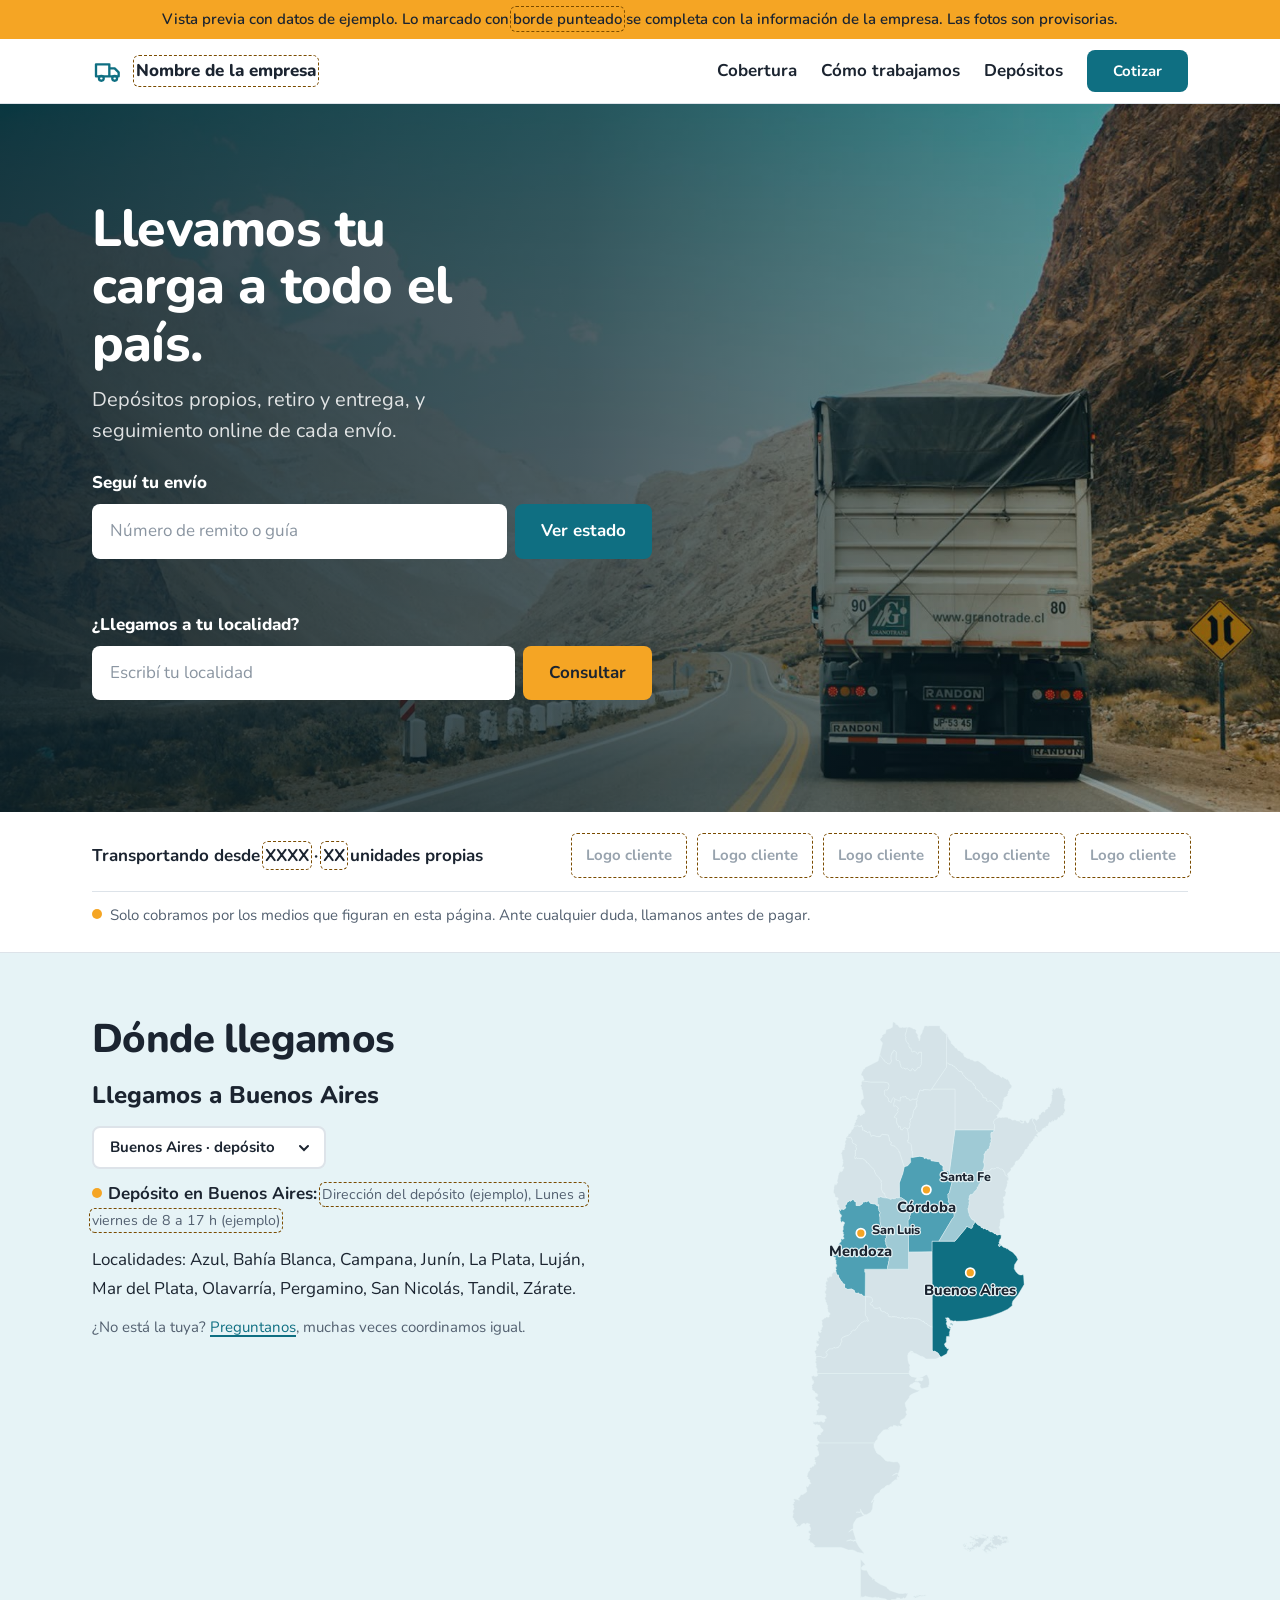
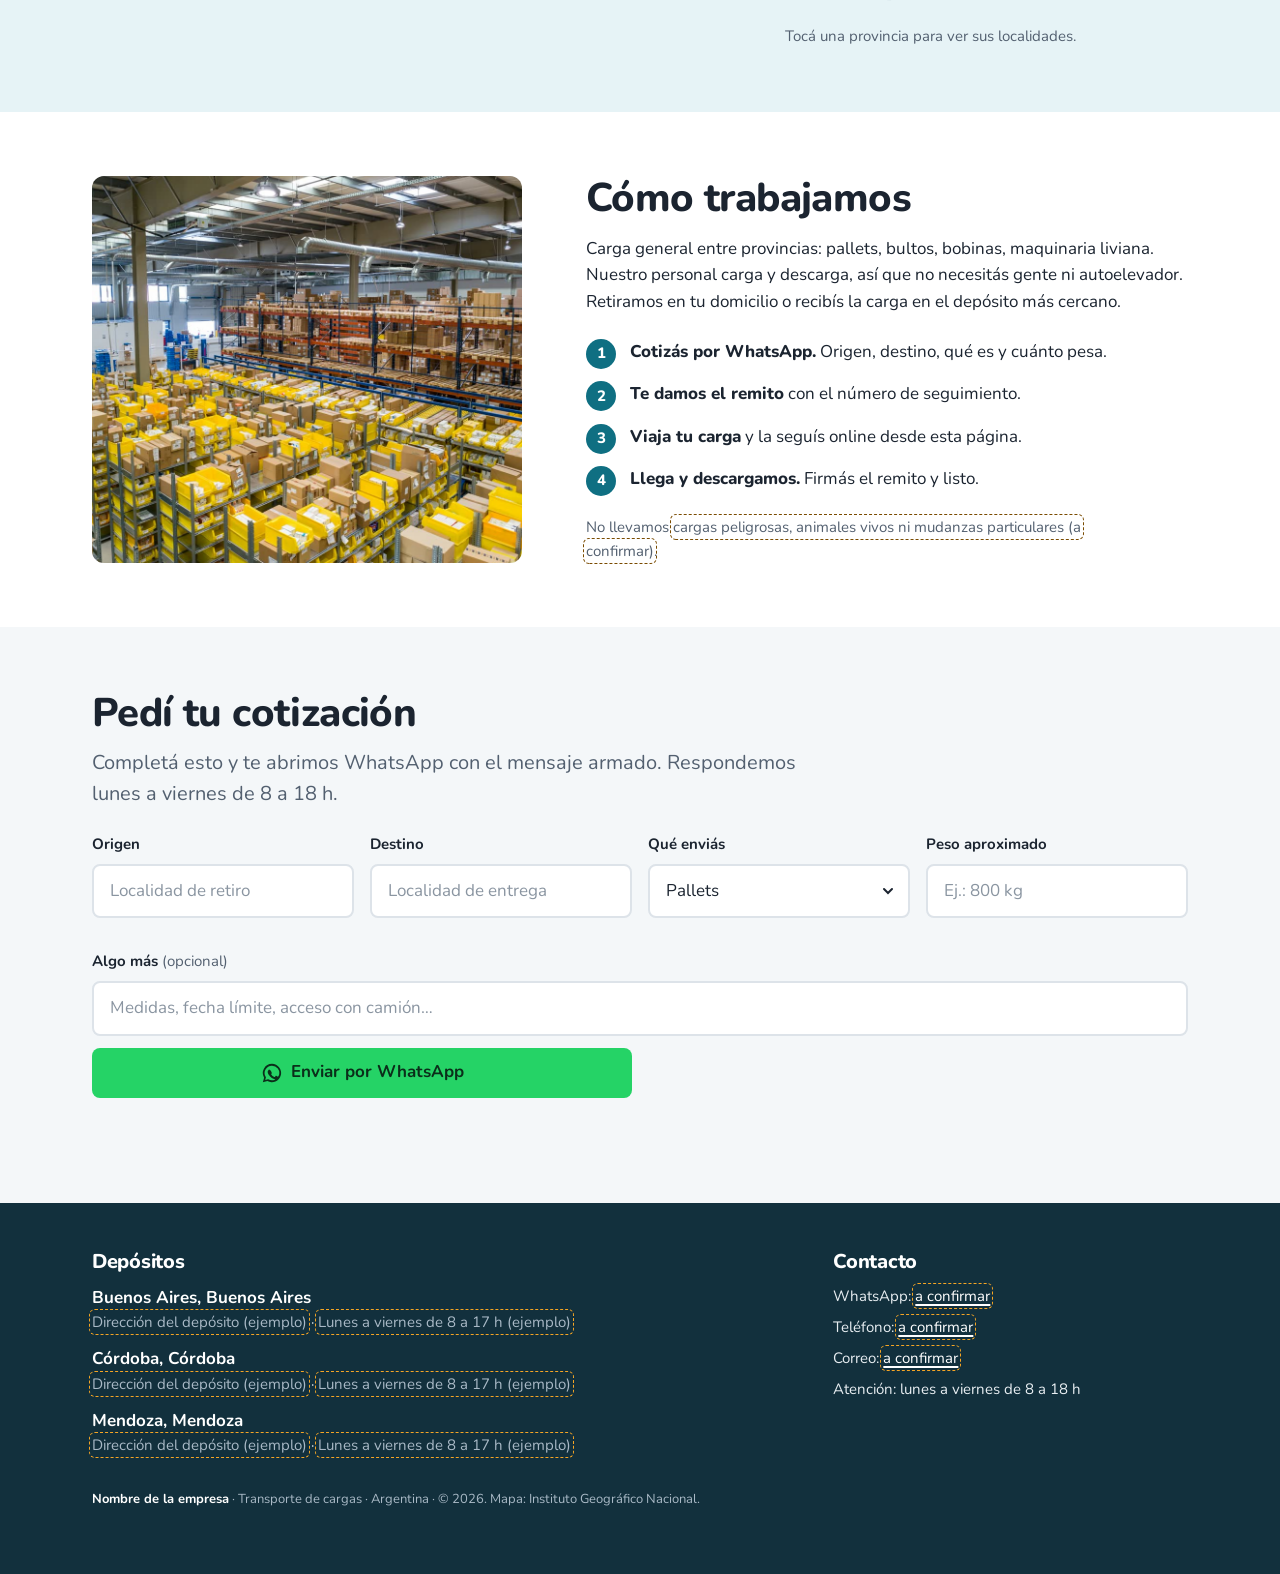
==== web/v2/index.html @ 7cb4ffae "Add option 2: photo hero and trust strip on top of the compact layout Same four blocks as option 1, " ====
<!doctype html>
<html lang="es-AR">
<head>
  <meta charset="utf-8">
  <meta name="viewport" content="width=device-width, initial-scale=1">
  <title>Transporte de cargas con seguimiento online | Nombre de la empresa</title>
  <meta name="description" content="Llevamos tu carga a todo el país, con depósitos propios, retiro y entrega, y seguimiento online. Consultá si llegamos a tu localidad y cotizá por WhatsApp.">
  <meta property="og:title" content="Transporte de cargas con seguimiento online">
  <meta property="og:description" content="Consultá si llegamos a tu localidad, seguí tu envío y cotizá por WhatsApp.">
  <meta property="og:type" content="website">
  <meta property="og:image" content="../assets/og.png">
  <meta name="theme-color" content="#0f6f82">
  <link rel="icon" href="../assets/favicon.svg" type="image/svg+xml">
  <link rel="preconnect" href="https://fonts.googleapis.com">
  <link rel="preconnect" href="https://fonts.gstatic.com" crossorigin>
  <link href="https://fonts.googleapis.com/css2?family=Nunito:wght@400;600;700;800&display=swap" rel="stylesheet">
  <link rel="stylesheet" href="../styles/tokens.css">
  <link rel="stylesheet" href="../styles/site.css">
  <link rel="stylesheet" href="v2.css">
</head>
<body>
<svg width="0" height="0" style="position:absolute" aria-hidden="true">
  <symbol id="i-truck" viewBox="0 0 24 24"><path d="M3 7h10v9H3zM13 10h4l3 3v3h-7z"/><circle cx="7" cy="17.5" r="1.8"/><circle cx="17" cy="17.5" r="1.8"/></symbol>
  <symbol id="i-wa" viewBox="0 0 24 24"><path fill="currentColor" stroke="none" d="M12 2a10 10 0 0 0-8.6 15.1L2 22l5-1.3A10 10 0 1 0 12 2m0 2a8 8 0 1 1-4.1 14.9l-.3-.2-3 .8.8-2.9-.2-.3A8 8 0 0 1 12 4m-3 4.3c-.2 0-.5 0-.7.3-.3.3-1 1-1 2.4s1 2.8 1.2 3c.1.2 2 3.2 5 4.4 2.4 1 2.9.8 3.4.7.5 0 1.7-.7 1.9-1.4.3-.7.3-1.2.2-1.4l-.5-.3-1.9-.9c-.2-.1-.4-.2-.6.1l-.9 1.1c-.2.2-.3.2-.6.1a6.6 6.6 0 0 1-3.3-2.9c-.2-.4.2-.4.6-1.1.1-.2 0-.4 0-.5l-.9-2c-.2-.5-.4-.5-.6-.5z"/></symbol>
</svg>

<a class="skip" href="#principal">Ir al contenido</a>

<div class="borrador" id="aviso-borrador" hidden>
  Vista previa con datos de ejemplo. Lo marcado con <span class="ph">borde punteado</span> se completa con la información de la empresa. Las fotos son provisorias.
</div>

<header class="nav" id="arriba">
  <div class="wrap nav__in">
    <a class="brand" href="#arriba" aria-label="Inicio">
      <svg class="brand__mark" aria-hidden="true"><use href="#i-truck"/></svg>
      <span class="ph" data-empresa>Nombre de la empresa</span>
    </a>
    <button class="nav__toggle" type="button" aria-expanded="false" aria-controls="menu" id="nav-toggle">
      <span class="nav__bars" aria-hidden="true"></span>
      <span class="sr-only">Menú</span>
    </button>
    <nav class="nav__menu" id="menu" aria-label="Principal">
      <a href="#cobertura">Cobertura</a>
      <a href="#como">Cómo trabajamos</a>
      <a href="#depositos">Depósitos</a>
      <a class="btn btn--primary btn--sm" href="#cotizar">Cotizar</a>
    </nav>
  </div>
</header>

<main id="principal">

  <!-- Hero con foto -->
  <section class="foto-hero" id="seguimiento" aria-labelledby="hero-titulo">
    <img class="foto-hero__img" src="../assets/foto-ruta.jpg" alt="" width="1800" height="1195" fetchpriority="high">
    <div class="wrap foto-hero__in">
      <h1 id="hero-titulo">Llevamos tu carga a todo el país.</h1>
      <p class="foto-hero__sub">Depósitos propios, retiro y entrega, y seguimiento online de cada envío.</p>
      <div class="foto-hero__forms">
        <form class="search" id="form-seguir" novalidate>
          <label class="search__label" for="nro-seguimiento">Seguí tu envío</label>
          <div class="search__row">
            <input class="input" id="nro-seguimiento" name="numero" type="text" inputmode="numeric" autocomplete="off" placeholder="Número de remito o guía" required>
            <button class="btn btn--primary" type="submit">Ver estado</button>
          </div>
          <p class="msg" id="seg-msg" role="status" aria-live="polite"></p>
        </form>
        <form class="search" id="form-llegamos" novalidate>
          <label class="search__label" for="buscar-localidad">¿Llegamos a tu localidad?</label>
          <div class="search__row">
            <input class="input" id="buscar-localidad" name="localidad" type="search" autocomplete="off" placeholder="Escribí tu localidad" list="lista-localidades">
            <button class="btn btn--accent" type="submit">Consultar</button>
          </div>
          <datalist id="lista-localidades"></datalist>
        </form>
      </div>
    </div>
  </section>

  <!-- Confianza -->
  <section class="trust" aria-label="Confianza">
    <div class="wrap trust__in">
      <p class="trust__since">Transportando desde <span class="ph" data-desde>XXXX</span> · <span class="ph">XX</span> unidades propias</p>
      <ul class="logos" aria-label="Empresas que trabajan con nosotros">
        <li class="logo ph">Logo cliente</li>
        <li class="logo ph">Logo cliente</li>
        <li class="logo ph">Logo cliente</li>
        <li class="logo ph">Logo cliente</li>
        <li class="logo ph">Logo cliente</li>
      </ul>
      <p class="trust__aviso">Solo cobramos por los medios que figuran en esta página. Ante cualquier duda, llamanos antes de pagar.</p>
    </div>
  </section>

  <!-- Cobertura con mapa -->
  <section class="cob2" id="cobertura" aria-labelledby="cob-titulo">
    <div class="wrap cob2__in">
      <div class="result" id="result" aria-live="polite">
        <h2 class="cob2__title" id="cob-titulo">Dónde llegamos</h2>
        <div class="result__head">
          <h3 class="result__title" id="result-titulo">Elegí tu provincia</h3>
          <label class="sr-only" for="sel-prov">Provincia</label>
          <select class="select" id="sel-prov"></select>
        </div>
        <p class="result__dep" id="result-dep"></p>
        <p class="result__locs" id="result-locs"></p>
        <p class="result__note" id="result-note">¿No está la tuya? <a href="#cotizar">Preguntanos</a>, muchas veces coordinamos igual.</p>
      </div>
      <figure class="hero__map" id="mapa-hero" aria-label="Mapa de cobertura por provincia">
        <svg xmlns="http://www.w3.org/2000/svg" viewBox="0 0 1655 3450" role="img" aria-labelledby="mapa-titulo">
<title id="mapa-titulo">Mapa de Argentina por provincias</title>
<path id="prov-06" data-nombre="Buenos Aires" d="M1084,1177 1100,1195 1117,1202 1119,1210 1130,1212 1133,1219 1141,1213 1147,1222 1163,1222 1163,1231 1168,1231 1172,1235 1183,1234 1184,1237 1190,1239 1193,1245 1201,1245 1209,1254 1224,1250 1234,1254 1233,1272 1226,1280 1224,1293 1220,1294 1225,1303 1221,1305 1219,1315 1224,1321 1227,1316 1234,1313 1247,1324 1260,1328 1265,1333 1271,1333 1280,1341 1300,1352 1322,1377 1330,1395 1311,1424 1309,1447 1318,1464 1331,1478 1342,1483 1354,1483 1357,1482 1357,1479 1360,1481 1363,1491 1366,1538 1330,1599 1301,1633 1297,1647 1297,1655 1299,1654 1297,1660 1272,1680 1235,1698 1173,1720 1115,1734 1036,1748 977,1750 969,1747 961,1749 940,1743 933,1731 927,1729 922,1729 919,1731 914,1730 915,1734 920,1734 918,1736 920,1740 918,1745 922,1749 921,1755 918,1760 920,1762 918,1761 919,1766 923,1773 927,1775 922,1775 921,1777 935,1779 945,1787 943,1789 939,1789 931,1780 923,1780 925,1785 930,1785 927,1786 930,1788 929,1790 934,1788 933,1790 942,1795 936,1816 938,1818 936,1821 937,1835 934,1837 931,1835 924,1837 924,1835 923,1838 920,1837 918,1857 919,1869 907,1880 913,1896 920,1900 923,1907 926,1908 926,1906 921,1903 931,1908 932,1913 927,1919 921,1937 890,1954 883,1952 870,1932 852,1922 844,1923 838,1919 837,1921 836,1289 968,1289 1030,1215 1033,1207 1039,1204 1042,1208 1049,1209 1059,1215 1066,1214 1067,1208 1071,1205 1071,1197 1077,1191 1082,1176 1084,1177ZM946,1759 946,1763 946,1759 948,1761 948,1759 951,1760 950,1761 952,1760 950,1765 953,1766 955,1760 955,1770 956,1766 957,1769 956,1774 950,1768 941,1766 942,1761 944,1762 944,1759 946,1759Z"><title>Buenos Aires</title></path>
<path id="prov-10" data-nombre="Catamarca" d="M433,367 483,374 561,374 586,380 583,386 588,387 590,394 586,412 583,413 579,421 567,420 563,422 562,427 564,430 564,448 573,458 578,458 578,461 584,466 588,485 594,486 600,492 607,473 613,464 617,463 623,472 621,488 618,490 617,497 617,513 627,510 644,524 638,536 642,543 619,576 633,583 632,599 636,615 641,619 644,635 647,628 650,627 654,631 657,647 661,647 664,651 670,642 680,635 696,645 700,669 702,697 699,711 695,710 694,712 698,715 699,722 708,724 717,734 721,770 726,777 723,778 722,783 726,791 723,797 723,807 712,810 714,835 697,855 676,862 653,791 650,777 645,777 645,768 623,744 599,736 598,731 603,722 591,712 591,703 589,703 590,697 585,679 550,675 546,677 539,688 522,688 497,681 485,687 485,682 478,667 480,661 471,662 464,667 462,660 453,657 451,660 450,653 446,654 442,650 437,652 438,637 432,634 430,621 427,632 423,629 416,632 416,629 410,626 387,630 387,622 391,620 390,612 396,606 395,602 399,603 396,593 399,594 399,591 403,590 404,582 409,580 404,576 406,566 409,565 411,560 420,560 423,566 427,568 429,562 435,563 435,556 437,560 445,553 450,554 448,548 452,542 426,499 429,479 443,468 435,420 430,413 432,407 426,395 426,391 432,388 430,376 433,373 433,367Z"><title>Catamarca</title></path>
<path id="prov-22" data-nombre="Chaco" d="M920,262 931,266 931,270 935,270 935,272 940,270 939,273 941,271 942,274 950,274 949,276 953,276 953,281 955,277 955,281 958,280 961,284 964,281 967,286 970,287 968,288 970,292 974,293 976,292 977,296 978,294 977,298 984,302 989,311 994,311 994,314 1004,312 1005,315 1006,314 1009,316 1008,320 1010,322 1012,320 1013,330 1031,348 1029,350 1038,353 1039,357 1044,357 1043,359 1046,363 1052,362 1050,365 1054,368 1058,367 1058,370 1061,367 1070,382 1073,384 1075,382 1076,388 1079,389 1077,389 1079,391 1078,392 1080,391 1082,397 1086,399 1084,406 1087,407 1085,409 1089,411 1087,411 1089,416 1092,414 1100,419 1102,423 1105,422 1107,427 1113,430 1113,434 1117,439 1123,442 1125,450 1129,450 1130,464 1134,461 1137,465 1147,465 1152,476 1150,480 1154,484 1157,482 1157,484 1162,485 1171,480 1170,482 1173,483 1172,484 1183,488 1194,502 1200,504 1202,510 1206,509 1207,514 1216,519 1216,523 1219,524 1224,533 1230,533 1231,539 1223,544 1224,550 1220,550 1221,556 1217,554 1217,561 1209,563 1209,569 1214,573 1212,582 1208,586 1199,588 1191,600 1191,611 1196,618 1197,628 1194,639 1195,646 1191,657 1191,650 968,650 968,415 834,415 919,289 920,262Z"><title>Chaco</title></path>
<path id="prov-26" data-nombre="Chubut" d="M492,2050 704,2050 708,2059 719,2068 751,2074 744,2081 739,2092 744,2093 750,2092 750,2094 753,2094 764,2090 778,2093 785,2085 782,2083 784,2079 781,2075 758,2074 782,2068 800,2058 806,2057 809,2060 819,2082 821,2111 816,2120 817,2126 813,2129 777,2137 768,2127 768,2118 771,2113 766,2112 767,2109 764,2109 761,2103 749,2100 738,2100 729,2105 722,2111 715,2112 711,2115 706,2123 708,2128 713,2129 719,2133 749,2145 757,2146 762,2144 764,2148 752,2156 728,2165 711,2175 705,2183 705,2190 683,2216 681,2226 685,2230 683,2235 686,2243 687,2247 691,2247 689,2253 694,2254 690,2258 692,2264 687,2265 685,2270 692,2287 683,2296 687,2302 684,2303 684,2301 680,2301 681,2304 678,2306 680,2309 673,2308 673,2310 659,2317 655,2323 652,2335 654,2338 660,2339 662,2341 664,2340 668,2343 662,2346 663,2351 660,2351 662,2353 658,2355 656,2353 655,2356 651,2352 645,2352 644,2354 643,2350 639,2351 639,2354 636,2355 629,2350 615,2348 609,2357 602,2354 602,2356 599,2355 590,2360 588,2364 594,2365 593,2367 583,2364 584,2367 590,2370 590,2372 564,2373 554,2377 524,2412 523,2429 516,2432 514,2435 516,2436 508,2443 510,2446 505,2450 186,2450 188,2446 185,2439 176,2434 178,2430 173,2422 175,2418 174,2416 179,2408 176,2406 183,2402 192,2402 199,2399 194,2393 195,2389 202,2390 201,2387 210,2382 210,2374 203,2366 198,2364 198,2361 195,2360 197,2357 192,2353 192,2348 178,2346 177,2343 175,2344 172,2342 167,2346 159,2340 155,2340 152,2338 155,2336 152,2335 155,2331 152,2328 152,2326 156,2326 157,2328 163,2330 164,2328 172,2329 171,2327 174,2325 182,2327 184,2329 199,2324 205,2329 213,2331 220,2325 221,2318 218,2314 221,2309 228,2309 229,2303 224,2300 226,2297 223,2294 217,2292 209,2292 206,2289 185,2291 180,2288 172,2292 170,2285 174,2283 173,2277 171,2277 175,2272 170,2266 170,2261 177,2260 185,2245 184,2240 181,2239 181,2236 176,2234 177,2229 184,2220 189,2220 188,2218 191,2215 187,2212 181,2213 181,2208 177,2208 175,2204 167,2205 170,2198 167,2195 163,2195 164,2192 163,2189 166,2188 165,2182 170,2184 174,2180 179,2181 177,2173 179,2170 176,2166 163,2160 163,2155 155,2151 146,2140 148,2138 145,2130 147,2128 147,2123 144,2119 150,2114 148,2110 154,2107 157,2099 154,2095 155,2091 147,2088 148,2082 144,2076 144,2064 152,2065 151,2063 154,2061 161,2064 163,2069 167,2065 175,2065 179,2061 179,2055 175,2050 492,2050Z"><title>Chubut</title></path>
<path id="prov-02" data-nombre="Ciudad Autónoma de Buenos Aires" d="M1225,1303 1232,1308 1234,1313 1227,1316 1224,1321 1219,1315 1219,1312 1221,1305 1225,1303Z"><title>Ciudad Autónoma de Buenos Aires</title></path>
<path id="prov-18" data-nombre="Corrientes" d="M1339,599 1342,600 1348,609 1360,611 1365,606 1362,596 1367,596 1371,593 1375,596 1380,606 1388,611 1395,599 1396,591 1400,590 1406,583 1416,581 1414,595 1432,629 1431,633 1432,645 1438,653 1437,656 1441,656 1441,659 1448,664 1447,668 1436,675 1444,683 1443,692 1441,692 1438,687 1428,686 1426,691 1428,698 1418,701 1418,710 1409,718 1404,727 1395,730 1395,740 1386,748 1385,758 1372,762 1363,786 1358,788 1354,798 1343,809 1342,814 1330,826 1321,828 1317,833 1314,838 1313,849 1307,853 1302,862 1296,867 1289,868 1291,875 1289,884 1270,901 1270,909 1273,912 1276,923 1258,910 1255,904 1255,893 1250,891 1244,879 1238,874 1232,876 1215,866 1211,868 1207,866 1202,871 1197,871 1192,875 1185,872 1177,873 1171,881 1164,886 1149,882 1143,884 1138,883 1137,891 1136,893 1134,893 1126,878 1132,874 1137,851 1134,840 1130,834 1133,828 1136,807 1136,796 1134,789 1141,784 1143,774 1150,772 1155,761 1162,759 1166,753 1165,748 1170,738 1169,729 1176,717 1174,708 1178,699 1175,694 1174,672 1177,663 1186,664 1193,655 1197,628 1196,618 1191,611 1191,600 1198,589 1222,577 1231,579 1241,576 1246,578 1260,576 1271,577 1276,584 1285,583 1300,594 1314,591 1322,597 1339,599ZM1346,592 1361,600 1360,605 1352,610 1342,599 1337,598 1346,592Z"><title>Corrientes</title></path>
<path id="prov-14" data-nombre="Córdoba" d="M796,813 800,808 805,808 804,811 810,817 830,816 831,826 882,833 880,837 883,846 893,850 894,856 902,856 899,867 899,876 905,884 932,885 935,898 958,924 936,1011 927,1020 928,1024 928,1038 932,1049 930,1061 934,1069 943,1076 952,1099 951,1104 953,1107 951,1108 954,1111 950,1118 957,1119 962,1127 964,1140 962,1151 952,1162 876,1289 836,1289 836,1350 701,1352 698,1169 704,1164 709,1150 707,1147 712,1136 712,1131 716,1119 715,1112 718,1103 716,1098 714,1080 711,1082 693,1083 690,1059 660,1040 649,1039 648,954 668,899 676,862 697,855 714,835 712,810 766,800 790,805 791,812 796,813Z"><title>Córdoba</title></path>
<path id="prov-30" data-nombre="Entre Ríos" d="M1215,866 1232,876 1238,874 1244,879 1250,891 1255,893 1255,904 1258,910 1275,922 1277,928 1275,941 1268,942 1272,954 1267,962 1268,971 1261,986 1262,989 1254,996 1262,1008 1258,1026 1254,1032 1245,1037 1250,1050 1246,1066 1253,1076 1251,1084 1246,1088 1245,1096 1248,1107 1254,1150 1247,1158 1232,1162 1229,1168 1230,1178 1227,1186 1227,1200 1222,1209 1227,1222 1227,1242 1234,1254 1224,1250 1209,1254 1201,1245 1193,1245 1190,1239 1184,1237 1183,1234 1172,1235 1168,1231 1163,1231 1162,1222 1148,1223 1141,1213 1133,1219 1130,1212 1120,1210 1116,1202 1100,1195 1094,1187 1090,1185 1087,1179 1080,1174 1079,1168 1070,1167 1056,1151 1054,1145 1050,1140 1051,1133 1047,1127 1042,1101 1046,1096 1047,1083 1050,1082 1048,1065 1051,1055 1046,1048 1052,1040 1050,1031 1053,1029 1054,1023 1066,1020 1077,1011 1077,1005 1084,1003 1086,997 1092,994 1096,985 1095,979 1102,975 1106,962 1111,958 1118,944 1124,938 1127,927 1132,921 1129,915 1131,910 1131,900 1127,894 1129,884 1136,893 1138,883 1143,884 1149,882 1164,886 1171,881 1177,873 1185,872 1192,875 1197,871 1202,871 1207,866 1211,868 1215,866Z"><title>Entre Ríos</title></path>
<path id="prov-34" data-nombre="Formosa" d="M921,99 923,97 923,102 926,102 927,104 925,110 927,113 929,115 931,112 930,121 946,143 946,151 951,157 957,159 961,166 965,167 967,174 972,178 974,178 979,180 980,184 984,185 985,192 997,195 1002,199 1001,201 1005,204 1009,204 1014,210 1015,208 1017,211 1017,217 1025,231 1030,230 1036,237 1055,240 1057,246 1063,247 1066,245 1074,252 1080,254 1089,254 1100,251 1145,283 1149,291 1153,292 1154,298 1162,302 1172,312 1184,316 1197,327 1204,327 1208,333 1216,332 1223,336 1235,350 1243,343 1246,347 1249,348 1250,351 1254,351 1255,355 1260,354 1263,359 1272,358 1274,363 1280,368 1280,372 1285,379 1284,382 1295,395 1294,406 1292,407 1291,412 1286,410 1286,416 1281,415 1279,420 1282,422 1279,426 1274,425 1277,432 1272,436 1274,442 1269,446 1272,451 1260,460 1254,462 1251,469 1248,468 1253,473 1248,476 1248,485 1243,490 1247,496 1242,497 1244,500 1243,504 1246,515 1240,515 1241,525 1238,526 1238,530 1234,531 1235,537 1231,538 1229,533 1224,533 1219,524 1216,523 1216,519 1207,514 1206,509 1202,510 1200,504 1194,502 1183,488 1172,484 1173,483 1170,482 1171,480 1162,485 1157,484 1157,482 1154,484 1150,480 1152,476 1147,465 1137,465 1134,461 1130,464 1129,450 1125,450 1123,442 1117,439 1113,434 1113,430 1107,427 1105,422 1102,423 1100,419 1092,414 1089,416 1087,411 1089,411 1085,409 1087,407 1084,406 1086,399 1082,397 1080,391 1078,392 1079,391 1077,389 1079,389 1076,388 1075,382 1073,384 1070,382 1061,367 1058,370 1058,367 1054,368 1050,365 1052,362 1046,363 1043,359 1044,357 1039,357 1038,353 1029,350 1031,348 1013,330 1012,320 1010,322 1008,320 1009,316 1006,314 1005,315 1004,312 994,314 994,311 989,311 984,302 977,298 978,294 977,296 976,292 974,293 970,292 968,288 970,287 967,286 964,281 961,284 958,280 955,281 955,277 953,281 953,276 949,276 950,274 942,274 941,271 939,273 940,270 935,272 935,270 931,270 931,266 920,262 920,258 919,261 919,96 921,99Z"><title>Formosa</title></path>
<path id="prov-38" data-nombre="Jujuy" d="M614,29 624,33 627,37 627,42 636,43 650,61 663,60 664,58 671,60 695,59 690,78 691,82 689,84 682,102 682,110 688,115 685,123 689,143 694,146 694,150 699,150 704,155 704,164 706,166 704,172 706,173 708,179 713,177 716,181 717,192 720,195 720,198 726,200 734,195 736,198 746,202 753,214 757,211 760,202 776,202 775,272 765,291 763,293 755,290 749,301 746,301 744,308 737,311 731,303 722,297 718,302 718,307 715,310 703,306 694,296 684,300 681,299 681,296 675,296 673,293 667,295 657,288 656,275 652,269 650,256 641,250 635,251 635,247 631,248 629,236 631,201 618,192 612,199 610,207 606,206 604,216 601,219 601,247 604,248 602,259 592,271 579,267 572,259 568,260 564,257 561,247 556,248 552,239 535,219 552,150 537,131 542,122 550,115 549,104 554,104 557,99 569,94 572,74 603,63 605,59 608,59 611,29 614,29Z"><title>Jujuy</title></path>
<path id="prov-42" data-nombre="La Pampa" d="M836,1351 837,1783 826,1781 823,1776 808,1769 805,1761 801,1764 798,1760 793,1759 793,1756 788,1754 789,1751 786,1752 787,1750 783,1751 765,1740 762,1741 757,1737 724,1732 715,1733 700,1730 698,1732 694,1731 694,1734 687,1732 680,1736 668,1728 663,1727 655,1733 647,1729 641,1730 634,1725 625,1725 624,1723 621,1724 606,1724 606,1726 588,1722 583,1718 585,1712 580,1704 574,1703 560,1694 552,1695 544,1690 542,1686 540,1686 537,1671 524,1675 508,1676 500,1670 492,1656 485,1657 480,1648 485,1642 494,1636 495,1631 491,1617 483,1611 453,1607 453,1467 449,1467 449,1450 701,1450 701,1352 836,1351Z"><title>La Pampa</title></path>
<path id="prov-46" data-nombre="La Rioja" d="M432,632 433,635 438,637 436,650 438,652 442,650 446,654 450,653 451,660 453,657 462,660 464,667 471,662 480,661 478,667 485,682 485,687 497,681 522,688 539,688 546,677 550,675 585,679 590,697 589,703 591,703 591,712 603,722 598,731 599,736 623,744 645,768 645,777 650,777 653,791 676,862 668,899 648,954 649,1039 639,1041 632,1039 625,1044 624,1047 619,1044 618,1046 607,1043 604,1044 603,1050 586,1045 573,1038 567,1031 562,1013 555,1013 544,988 546,958 542,952 545,942 541,940 529,920 519,913 513,904 506,890 505,880 481,857 469,840 460,839 457,828 453,828 452,825 438,815 419,815 416,812 405,814 403,809 399,812 399,815 393,815 391,803 396,796 394,790 395,783 397,782 394,769 396,765 399,767 401,763 401,754 397,745 401,736 381,726 377,718 378,710 369,691 360,695 357,692 354,693 350,691 346,692 344,688 347,689 348,685 353,683 358,668 363,673 364,668 370,663 375,647 380,647 384,640 387,630 410,626 416,629 416,632 423,629 427,632 430,621 432,632Z"><title>La Rioja</title></path>
<path id="prov-50" data-nombre="Mendoza" d="M307,1130 302,1112 303,1108 305,1107 310,1113 315,1103 327,1107 333,1104 338,1100 340,1093 336,1089 337,1083 344,1076 347,1064 352,1064 361,1057 369,1059 375,1052 380,1050 385,1050 393,1062 400,1061 400,1084 420,1084 436,1074 436,1064 449,1064 453,1059 457,1062 461,1062 466,1058 467,1060 469,1057 476,1059 479,1068 485,1072 505,1075 510,1072 514,1081 525,1085 529,1094 528,1104 531,1105 531,1113 539,1126 533,1138 537,1150 537,1175 541,1197 552,1213 551,1217 561,1227 562,1233 578,1246 573,1264 574,1265 574,1271 569,1273 567,1276 569,1280 566,1285 570,1288 568,1291 571,1294 571,1307 575,1312 576,1319 580,1322 579,1326 586,1333 589,1344 588,1351 593,1364 592,1374 589,1377 591,1381 589,1404 585,1408 587,1414 581,1435 582,1447 580,1450 449,1450 449,1467 453,1467 452,1607 438,1604 433,1595 418,1594 416,1589 412,1587 405,1590 392,1586 389,1572 373,1564 352,1567 338,1560 334,1557 333,1549 334,1537 327,1535 321,1529 319,1522 314,1520 306,1507 299,1495 297,1483 288,1484 286,1478 284,1462 282,1460 286,1454 285,1449 282,1447 286,1442 282,1440 282,1438 291,1431 285,1429 287,1425 282,1414 285,1411 283,1403 286,1402 280,1396 281,1382 271,1380 269,1377 273,1370 278,1370 286,1367 287,1351 289,1349 289,1344 296,1330 291,1327 291,1325 298,1318 298,1311 305,1299 314,1291 313,1279 317,1275 322,1279 323,1277 330,1275 331,1271 325,1263 329,1252 327,1246 323,1246 327,1239 323,1235 323,1227 326,1222 325,1204 328,1202 329,1193 331,1192 330,1189 333,1189 333,1184 331,1179 323,1177 322,1174 315,1182 312,1177 313,1174 310,1171 311,1163 308,1155 314,1151 316,1140 307,1130Z"><title>Mendoza</title></path>
<path id="prov-54" data-nombre="Misiones" d="M1567,404 1568,412 1570,406 1572,409 1575,406 1579,414 1580,411 1583,414 1585,412 1585,416 1587,416 1588,419 1586,421 1587,424 1589,425 1587,427 1590,431 1588,434 1590,437 1588,438 1590,440 1589,447 1597,454 1596,462 1604,471 1604,479 1599,489 1600,499 1597,500 1598,503 1596,504 1597,507 1599,506 1597,514 1595,514 1598,515 1597,522 1595,522 1599,525 1596,526 1600,527 1600,535 1603,536 1600,536 1602,539 1600,543 1602,544 1599,543 1599,546 1597,547 1598,549 1595,551 1596,553 1595,555 1593,553 1595,557 1592,554 1594,557 1591,558 1594,560 1590,560 1592,565 1589,567 1586,563 1583,568 1580,565 1579,570 1575,570 1574,575 1569,580 1564,580 1562,575 1559,588 1555,590 1554,595 1549,590 1548,597 1543,591 1539,593 1541,597 1534,601 1530,595 1527,604 1523,601 1522,607 1517,606 1515,609 1512,603 1509,612 1505,614 1505,622 1502,627 1498,627 1497,630 1493,627 1491,629 1495,635 1489,635 1487,640 1482,636 1476,643 1472,642 1471,647 1467,648 1468,653 1462,660 1458,658 1454,666 1451,662 1448,664 1441,659 1441,656 1437,656 1438,653 1432,645 1431,633 1432,629 1414,595 1416,583 1420,586 1427,584 1435,594 1439,594 1443,588 1451,583 1450,578 1452,575 1448,569 1449,566 1453,566 1453,560 1461,561 1462,553 1468,547 1477,544 1481,547 1486,545 1486,537 1493,530 1501,528 1502,518 1507,516 1512,517 1514,512 1513,504 1520,495 1521,488 1525,481 1523,476 1527,471 1523,466 1525,459 1522,450 1523,448 1528,448 1527,441 1530,433 1524,417 1530,417 1529,410 1532,409 1534,413 1537,411 1539,414 1542,419 1546,410 1549,411 1553,406 1556,410 1558,406 1562,408 1560,404 1563,404 1568,399 1567,404Z"><title>Misiones</title></path>
<path id="prov-58" data-nombre="Neuquén" d="M284,1466 288,1483 297,1483 299,1495 306,1507 314,1520 319,1522 321,1529 327,1535 334,1537 333,1549 334,1557 338,1560 352,1567 373,1564 389,1572 392,1586 405,1590 412,1587 416,1589 418,1594 433,1595 438,1604 453,1607 453,1718 463,1725 465,1736 473,1750 471,1748 467,1750 459,1747 455,1749 449,1748 433,1757 429,1758 421,1767 421,1771 410,1778 408,1787 401,1792 394,1802 385,1801 372,1810 373,1813 367,1821 354,1832 339,1835 321,1844 315,1855 319,1868 316,1868 311,1875 310,1887 301,1893 302,1898 282,1904 272,1900 264,1909 248,1909 238,1915 234,1922 229,1923 227,1926 227,1930 233,1937 234,1943 225,1956 212,1960 193,1952 169,1953 165,1947 169,1946 169,1938 163,1933 164,1929 160,1923 170,1913 171,1908 169,1909 166,1906 169,1906 170,1903 171,1892 174,1891 178,1894 182,1887 185,1886 182,1879 180,1878 178,1881 171,1873 173,1869 171,1867 173,1864 171,1861 172,1858 181,1862 183,1860 182,1853 190,1841 188,1837 182,1834 184,1831 180,1822 184,1818 180,1815 181,1809 183,1806 188,1813 197,1814 200,1808 199,1805 197,1806 194,1803 199,1799 201,1795 200,1787 205,1785 207,1778 203,1765 205,1755 202,1748 202,1743 213,1737 218,1730 222,1731 229,1725 242,1726 246,1720 244,1717 250,1709 249,1704 238,1693 237,1679 234,1675 237,1667 233,1662 237,1661 237,1659 232,1654 231,1647 227,1645 228,1639 225,1636 222,1636 226,1632 220,1620 220,1615 226,1609 224,1604 227,1597 224,1590 221,1588 219,1578 222,1578 223,1573 227,1571 226,1565 229,1561 223,1550 219,1548 228,1547 229,1544 225,1543 227,1537 222,1534 226,1531 227,1518 230,1518 231,1521 236,1519 232,1512 233,1498 240,1500 245,1497 246,1490 248,1492 251,1490 253,1493 256,1491 259,1493 262,1489 259,1484 261,1480 260,1477 265,1474 270,1468 270,1464 276,1468 280,1467 282,1461 284,1466Z"><title>Neuquén</title></path>
<path id="prov-62" data-nombre="Río Negro" d="M454,1609 483,1611 490,1615 495,1631 494,1636 485,1642 480,1648 485,1657 492,1656 500,1670 508,1676 524,1675 537,1671 540,1686 542,1686 544,1690 552,1695 560,1694 574,1703 580,1704 585,1712 583,1718 588,1722 606,1726 606,1724 621,1724 624,1723 625,1725 634,1725 641,1730 647,1729 655,1733 663,1727 668,1728 680,1736 687,1732 694,1734 694,1731 698,1732 700,1730 715,1733 724,1732 757,1737 762,1741 765,1740 783,1751 787,1750 786,1752 789,1751 788,1754 793,1756 793,1759 798,1760 801,1764 805,1761 808,1769 823,1776 826,1781 837,1783 837,1921 838,1919 844,1923 852,1922 870,1932 883,1952 876,1958 858,1966 805,1966 797,1963 791,1957 779,1953 782,1953 780,1950 779,1952 772,1951 745,1936 729,1932 719,1933 717,1931 721,1928 721,1931 722,1929 730,1931 728,1927 725,1928 725,1925 727,1924 716,1921 710,1922 716,1923 712,1925 717,1926 709,1926 702,1931 696,1947 698,1973 703,1992 710,2002 709,2006 710,2008 708,2011 706,2010 709,2027 708,2033 705,2034 704,2050 175,2050 174,2034 177,2032 175,2029 177,2029 173,2022 174,2019 167,2011 170,2007 172,2008 169,2001 171,1994 165,1986 167,1981 166,1976 171,1977 166,1967 170,1965 169,1958 172,1956 169,1953 193,1952 212,1960 225,1956 234,1943 233,1937 227,1930 227,1926 229,1923 234,1922 238,1915 248,1909 264,1909 272,1900 282,1904 302,1898 301,1893 310,1887 311,1875 316,1868 319,1868 315,1855 321,1844 339,1835 354,1832 367,1821 373,1813 372,1810 385,1801 394,1802 401,1792 408,1787 410,1778 421,1771 421,1767 429,1758 433,1757 449,1748 455,1749 459,1747 467,1750 471,1748 473,1750 465,1736 463,1725 453,1718 454,1609Z"><title>Río Negro</title></path>
<path id="prov-66" data-nombre="Salta" d="M790,59 793,50 811,50 813,55 814,50 882,50 883,66 885,65 894,75 896,74 895,81 901,81 905,88 909,87 909,90 916,97 919,96 919,289 829,421 787,417 786,425 767,420 755,454 755,461 749,472 735,474 726,472 713,481 711,477 706,479 706,473 688,467 686,458 681,456 676,461 666,459 661,462 655,462 653,485 625,474 615,463 607,473 600,492 594,486 588,485 584,466 578,461 578,458 573,458 569,455 564,447 564,430 562,427 564,422 567,420 579,421 583,413 586,412 590,394 588,387 583,386 586,380 561,374 483,374 433,367 437,363 440,365 446,361 443,353 441,353 439,341 432,337 428,329 434,317 434,310 436,312 439,311 442,298 448,299 452,290 526,253 535,219 552,239 556,248 561,247 564,257 568,260 572,259 579,267 592,271 602,259 604,248 601,247 601,219 604,216 606,206 610,207 616,191 631,201 629,236 631,248 635,247 635,251 641,250 650,256 652,269 656,275 657,288 667,295 673,293 675,296 681,296 681,299 684,300 694,296 703,306 715,310 718,307 718,302 722,297 731,303 735,310 737,311 744,308 746,301 749,301 755,290 763,293 766,289 775,272 776,202 760,202 757,211 753,214 746,202 736,198 734,195 726,200 719,198 720,195 717,192 716,181 713,177 708,179 706,173 703,172 706,166 704,164 704,155 699,150 694,150 694,146 689,142 685,123 688,115 682,110 682,104 689,84 691,82 690,78 695,59 710,58 715,62 720,62 730,69 737,69 746,78 743,87 756,104 753,114 757,119 756,122 761,124 761,136 763,138 769,117 767,115 769,106 779,91 781,81 783,74 785,74 790,59Z"><title>Salta</title></path>
<path id="prov-70" data-nombre="San Juan" d="M309,888 314,890 323,885 324,872 328,872 330,865 330,863 325,861 320,862 318,859 323,846 325,836 322,829 325,823 320,815 319,799 317,795 318,791 314,788 314,782 320,775 319,769 325,764 332,763 331,755 335,748 334,740 339,727 337,724 336,718 339,710 342,708 343,704 340,697 344,693 343,690 353,693 357,692 360,695 369,691 378,710 377,718 381,726 401,736 397,745 401,754 401,763 399,767 396,765 394,769 397,782 395,783 394,790 396,796 391,803 393,815 399,815 399,812 403,809 405,814 416,812 419,815 438,815 452,825 453,828 457,828 460,839 469,840 481,857 505,880 506,890 513,904 519,913 529,920 541,940 545,942 542,952 546,958 544,988 555,1013 562,1013 567,1031 578,1042 561,1040 541,1033 533,1038 522,1037 522,1072 530,1079 531,1088 527,1088 525,1085 514,1081 510,1072 505,1075 485,1072 479,1068 476,1059 469,1057 467,1060 466,1058 461,1062 457,1062 453,1059 449,1064 436,1064 436,1074 420,1084 400,1084 400,1061 393,1062 385,1050 380,1050 375,1052 369,1059 361,1057 352,1064 347,1064 344,1076 337,1083 336,1089 340,1093 338,1100 327,1107 315,1103 312,1111 308,1112 303,1097 297,1093 298,1083 290,1077 291,1064 288,1061 289,1057 285,1055 286,1053 292,1055 299,1046 293,1038 286,1038 279,1034 278,1020 275,1019 275,1015 270,1010 270,997 271,992 273,991 272,981 276,962 279,958 284,967 290,954 294,954 290,943 296,923 296,913 300,905 300,899 306,893 303,885 309,888Z"><title>San Juan</title></path>
<path id="prov-74" data-nombre="San Luis" d="M547,1036 561,1040 583,1042 601,1050 604,1044 607,1043 618,1046 619,1044 624,1047 625,1044 632,1039 638,1041 648,1039 660,1040 690,1059 693,1083 711,1082 714,1080 715,1083 716,1098 718,1103 715,1112 716,1119 713,1122 712,1136 707,1147 709,1150 704,1164 698,1169 701,1245 701,1450 580,1450 581,1435 587,1414 585,1408 589,1404 591,1381 589,1377 592,1374 593,1364 588,1351 589,1344 586,1333 579,1326 580,1322 576,1319 575,1312 571,1307 571,1294 568,1291 570,1288 566,1285 569,1280 567,1276 569,1273 574,1271 574,1265 573,1264 578,1246 562,1233 561,1227 551,1217 552,1213 541,1196 537,1175 537,1150 533,1138 539,1126 531,1113 531,1105 528,1104 529,1094 526,1089 531,1088 530,1079 522,1075 522,1071 522,1037 533,1038 541,1033 547,1036Z"><title>San Luis</title></path>
<path id="prov-78" data-nombre="Santa Cruz" d="M505,2452 502,2455 503,2473 517,2505 524,2512 542,2521 546,2527 555,2535 568,2550 581,2555 591,2554 615,2559 635,2557 641,2559 643,2564 651,2570 650,2572 653,2583 651,2601 643,2625 638,2626 630,2623 608,2637 632,2626 640,2626 642,2637 645,2640 649,2641 647,2644 649,2645 644,2647 642,2644 636,2644 634,2648 636,2649 636,2652 632,2655 639,2660 635,2662 632,2660 621,2662 618,2669 612,2670 604,2678 602,2681 603,2687 595,2685 591,2692 579,2693 571,2697 565,2702 561,2709 552,2711 541,2719 534,2734 519,2741 508,2751 502,2764 503,2769 499,2770 497,2776 493,2778 495,2782 489,2783 491,2788 486,2789 487,2791 495,2789 499,2776 503,2775 504,2780 497,2798 494,2828 486,2844 480,2850 461,2861 446,2862 431,2843 423,2828 428,2844 421,2846 404,2847 399,2850 405,2847 420,2849 427,2846 433,2852 434,2859 445,2865 441,2869 403,2884 388,2907 383,2923 384,2940 376,2947 375,2946 369,2949 363,2958 357,2961 378,2948 381,2948 398,3003 397,3007 391,3006 383,3010 367,3005 345,3013 368,3009 386,3013 385,3016 393,3011 397,3012 417,3048 445,3082 439,3090 440,3083 407,3078 395,3070 379,3065 356,3065 316,3050 164,3050 160,3047 157,3048 155,3046 163,3041 161,3037 148,3024 134,3020 135,3014 132,3013 132,3009 123,3008 126,3001 130,3002 130,2998 132,2997 131,2992 133,2987 128,2984 136,2978 137,2975 134,2970 130,2970 125,2961 128,2958 128,2952 137,2954 138,2938 130,2924 134,2921 135,2916 131,2915 129,2912 125,2914 119,2910 114,2912 111,2918 100,2911 87,2917 82,2924 73,2929 71,2927 58,2932 56,2929 59,2925 56,2924 65,2918 57,2915 56,2909 48,2902 50,2899 45,2898 47,2895 40,2888 41,2883 34,2877 35,2868 38,2865 36,2862 41,2855 34,2852 39,2847 35,2842 44,2826 39,2821 42,2812 35,2804 36,2800 42,2798 40,2793 45,2789 46,2782 40,2777 42,2770 75,2777 72,2775 68,2777 67,2769 78,2756 78,2754 80,2753 79,2750 83,2745 95,2747 99,2741 103,2740 103,2737 107,2737 116,2730 115,2717 111,2699 115,2698 118,2702 123,2701 128,2695 126,2692 130,2689 128,2685 136,2686 140,2682 133,2673 134,2666 129,2657 123,2656 124,2647 116,2644 121,2631 116,2624 119,2626 123,2625 124,2616 133,2609 132,2607 135,2601 131,2596 138,2591 142,2592 148,2583 154,2584 158,2579 156,2570 168,2573 166,2571 166,2568 169,2566 169,2563 161,2558 167,2551 161,2547 160,2541 163,2537 161,2531 171,2530 186,2518 184,2503 177,2485 179,2477 175,2470 169,2469 168,2466 166,2466 164,2464 180,2459 186,2450 505,2450 505,2452Z"><title>Santa Cruz</title></path>
<path id="prov-82" data-nombre="Santa Fe" d="M1021,650 1191,650 1191,657 1186,663 1177,663 1174,672 1175,694 1178,699 1174,708 1176,717 1169,729 1170,738 1165,748 1166,753 1162,759 1155,761 1150,772 1143,774 1141,784 1134,789 1136,796 1136,807 1133,828 1130,834 1134,840 1137,851 1132,874 1126,878 1129,883 1127,894 1131,900 1131,910 1129,915 1132,921 1127,927 1124,938 1118,944 1113,956 1106,962 1103,974 1095,979 1096,985 1092,994 1086,997 1084,1003 1077,1005 1077,1011 1066,1020 1057,1021 1053,1024 1053,1029 1050,1031 1051,1041 1046,1047 1052,1057 1048,1065 1050,1082 1047,1083 1046,1096 1042,1101 1047,1127 1051,1133 1050,1140 1064,1163 1072,1169 1079,1168 1080,1174 1083,1178 1082,1176 1077,1191 1071,1197 1071,1205 1067,1208 1067,1213 1059,1215 1049,1209 1042,1208 1039,1204 1034,1205 1030,1215 968,1289 876,1289 952,1162 962,1151 964,1140 962,1127 957,1119 950,1118 954,1111 951,1108 953,1107 951,1104 952,1099 943,1076 934,1069 930,1061 932,1049 928,1038 928,1024 927,1020 936,1011 958,924 935,898 968,650 1021,650Z"><title>Santa Fe</title></path>
<path id="prov-86" data-nombre="Santiago del Estero" d="M916,415 968,415 968,650 935,898 932,885 905,884 899,876 899,867 902,856 894,856 893,850 883,846 880,837 882,833 831,826 830,816 810,817 803,808 800,808 798,813 791,812 790,805 766,800 723,807 723,797 726,791 722,781 723,777 726,777 721,770 717,734 708,724 699,722 698,715 694,712 695,710 699,711 702,697 700,669 695,642 697,638 701,639 706,638 707,625 710,624 707,609 712,605 712,601 709,598 711,585 714,586 721,582 732,532 735,532 735,529 739,530 742,516 749,517 746,491 750,481 748,474 755,461 755,454 767,420 786,425 787,417 829,421 834,415 916,415Z"><title>Santiago del Estero</title></path>
<path id="prov-94" data-nombre="Tierra del Fuego" d="M700,3315 694,3320 693,3328 688,3330 691,3333 679,3344 676,3344 675,3339 672,3339 669,3343 653,3347 651,3341 632,3340 633,3347 622,3349 604,3350 601,3351 601,3354 595,3356 579,3353 570,3346 530,3339 530,3337 519,3339 516,3337 512,3337 512,3335 496,3339 470,3335 453,3330 448,3331 452,3334 448,3335 447,3333 438,3336 428,3334 433,3337 425,3339 425,3116 450,3145 457,3164 452,3152 444,3152 430,3164 430,3175 442,3181 457,3181 462,3183 474,3208 498,3230 491,3234 498,3229 509,3234 506,3237 509,3243 539,3262 573,3276 576,3278 578,3284 588,3290 587,3292 594,3298 646,3315 666,3315 668,3318 669,3316 675,3314 675,3316 678,3314 691,3312 689,3316 691,3314 700,3315ZM804,3323 800,3329 797,3328 792,3331 792,3327 785,3330 783,3328 779,3333 779,3331 772,3333 771,3336 770,3328 767,3330 764,3329 762,3333 757,3333 753,3338 749,3336 753,3334 751,3332 746,3339 740,3341 733,3342 737,3339 734,3336 736,3335 730,3336 728,3334 730,3330 735,3330 734,3328 737,3328 742,3332 748,3330 745,3323 756,3328 755,3325 757,3325 759,3331 758,3325 761,3321 762,3324 771,3323 777,3327 776,3323 779,3324 779,3326 784,3323 785,3328 789,3324 798,3322 799,3323 798,3326 804,3323ZM1036,3029 1032,3038 1035,3039 1031,3040 1035,3042 1030,3044 1033,3045 1025,3049 1020,3047 1021,3046 1019,3044 1021,3043 1017,3043 1016,3040 1014,3040 1014,3036 1017,3035 1011,3035 1016,3031 1015,3034 1017,3032 1021,3035 1019,3033 1022,3032 1022,3028 1026,3028 1025,3031 1029,3030 1029,3032 1022,3036 1020,3039 1028,3037 1031,3033 1032,3036 1034,3031 1031,3029 1032,3026 1035,3026 1036,3029ZM1100,2984 1093,2990 1095,2990 1082,2991 1078,2989 1082,2990 1081,2987 1085,2984 1089,2990 1093,2989 1094,2986 1081,2980 1078,2976 1089,2982 1096,2980 1098,2982 1096,2983 1100,2984ZM1148,2983 1144,2980 1146,2985 1136,2984 1133,2981 1125,2980 1116,2976 1122,2975 1127,2977 1134,2976 1136,2981 1139,2980 1139,2978 1143,2977 1148,2983ZM1167,2990 1159,2993 1161,2995 1159,2996 1166,2994 1156,3003 1156,2999 1153,2999 1154,3001 1143,3002 1154,3001 1150,3004 1153,3003 1151,3005 1155,3003 1151,3011 1144,3013 1147,3009 1140,3015 1142,3010 1135,3016 1134,3019 1139,3015 1134,3023 1130,3024 1133,3024 1125,3031 1122,3031 1114,3046 1103,3051 1102,3047 1103,3047 1097,3046 1099,3044 1097,3044 1096,3046 1094,3047 1096,3047 1095,3051 1084,3052 1091,3046 1086,3049 1084,3049 1087,3046 1081,3049 1080,3052 1077,3048 1075,3051 1077,3049 1081,3052 1081,3058 1084,3052 1082,3059 1075,3066 1073,3062 1077,3060 1071,3059 1073,3061 1072,3064 1067,3060 1063,3061 1071,3062 1073,3068 1071,3064 1066,3068 1066,3065 1063,3066 1060,3061 1057,3063 1059,3064 1058,3066 1060,3064 1061,3067 1065,3068 1060,3068 1064,3070 1056,3075 1054,3073 1055,3076 1052,3076 1048,3071 1053,3071 1051,3069 1054,3068 1050,3069 1048,3068 1051,3065 1048,3067 1048,3064 1047,3066 1044,3064 1051,3064 1047,3060 1044,3062 1039,3060 1036,3061 1047,3068 1040,3069 1036,3062 1030,3062 1023,3054 1023,3058 1021,3057 1021,3051 1018,3051 1023,3051 1026,3055 1033,3054 1031,3057 1034,3057 1031,3058 1036,3059 1040,3056 1035,3057 1033,3053 1035,3054 1044,3052 1041,3049 1038,3050 1037,3045 1044,3046 1044,3048 1048,3046 1046,3051 1049,3050 1049,3047 1049,3055 1053,3054 1050,3053 1052,3052 1050,3048 1052,3047 1054,3048 1053,3050 1054,3048 1058,3049 1055,3053 1057,3051 1059,3053 1058,3049 1061,3050 1060,3053 1061,3051 1063,3052 1058,3048 1069,3047 1072,3043 1060,3045 1052,3043 1063,3044 1068,3038 1066,3037 1068,3035 1066,3033 1067,3029 1070,3027 1070,3029 1074,3026 1070,3032 1072,3030 1075,3032 1070,3037 1075,3035 1074,3039 1077,3037 1077,3032 1081,3033 1077,3030 1080,3028 1077,3028 1078,3026 1082,3025 1081,3027 1086,3029 1089,3021 1084,3020 1080,3022 1078,3020 1073,3022 1075,3026 1071,3025 1066,3027 1062,3026 1060,3028 1060,3030 1062,3029 1061,3031 1058,3030 1059,3027 1057,3028 1053,3023 1052,3017 1062,3021 1085,3016 1096,3022 1105,3024 1096,3021 1101,3020 1096,3020 1097,3016 1093,3018 1083,3013 1085,3011 1079,3010 1083,3006 1078,3008 1080,3005 1077,3003 1076,3004 1079,3006 1077,3008 1072,3007 1072,3004 1071,3006 1064,3004 1063,3000 1073,3000 1073,2999 1067,2994 1062,2995 1052,2991 1053,2988 1051,2986 1055,2986 1051,2984 1062,2987 1084,2999 1090,2998 1093,3001 1105,2998 1095,2994 1098,2992 1097,2991 1101,2992 1099,2989 1103,2988 1105,2989 1102,2990 1103,2992 1112,2988 1114,2989 1111,2990 1113,2990 1110,2990 1111,2992 1117,2990 1113,2991 1124,2992 1121,2995 1121,2993 1116,2994 1118,2996 1132,2994 1133,2997 1133,2993 1143,2990 1144,2991 1139,2994 1134,2994 1141,2998 1139,2994 1145,2996 1152,2994 1144,2990 1148,2989 1147,2985 1151,2987 1149,2984 1167,2990ZM1224,2981 1234,2985 1235,2989 1231,2989 1234,2989 1236,2993 1233,2993 1235,2994 1232,2997 1232,2993 1225,2996 1223,2990 1220,2992 1221,2988 1214,2994 1220,2993 1211,2997 1220,2993 1218,2994 1221,2994 1221,2995 1217,2998 1220,2998 1219,3001 1222,2997 1224,2999 1227,2997 1228,3003 1225,3005 1228,3006 1229,3003 1231,3003 1231,3007 1235,3007 1235,3004 1239,3006 1240,3009 1237,3012 1239,3010 1241,3011 1239,3016 1242,3015 1241,3012 1244,3016 1245,3016 1243,3014 1247,3014 1244,3014 1241,3008 1249,3011 1240,3005 1245,3002 1237,3003 1237,2999 1235,3002 1231,3001 1233,2999 1230,2998 1235,2998 1239,2989 1265,2986 1273,2991 1271,2993 1274,2998 1281,3001 1272,3000 1273,2997 1269,3000 1276,3001 1279,3004 1264,3004 1256,2999 1259,3004 1252,3001 1253,3003 1248,3005 1252,3006 1249,3007 1252,3009 1255,3008 1252,3007 1254,3006 1256,3009 1270,3010 1283,3014 1276,3015 1272,3018 1264,3015 1274,3018 1267,3019 1283,3018 1275,3022 1261,3023 1270,3025 1258,3026 1257,3024 1254,3024 1257,3025 1256,3027 1248,3027 1249,3024 1246,3027 1237,3025 1242,3026 1245,3028 1243,3028 1252,3029 1242,3029 1237,3032 1230,3032 1236,3034 1239,3031 1248,3032 1242,3033 1243,3037 1241,3037 1243,3034 1239,3035 1236,3037 1239,3038 1231,3039 1229,3042 1224,3042 1224,3041 1229,3040 1221,3040 1216,3033 1214,3033 1220,3039 1214,3039 1217,3041 1207,3040 1211,3038 1204,3037 1206,3039 1199,3040 1193,3036 1197,3036 1187,3034 1188,3031 1186,3029 1183,3036 1175,3036 1173,3034 1175,3035 1171,3038 1181,3035 1180,3039 1184,3035 1201,3044 1198,3044 1189,3040 1191,3041 1190,3043 1194,3043 1193,3045 1195,3043 1197,3046 1200,3046 1200,3049 1202,3045 1206,3045 1206,3047 1211,3047 1213,3049 1211,3051 1215,3052 1207,3052 1211,3055 1209,3055 1210,3061 1209,3064 1206,3062 1208,3060 1205,3057 1203,3058 1203,3055 1196,3052 1197,3056 1190,3053 1193,3058 1191,3057 1188,3062 1186,3056 1183,3060 1182,3055 1183,3055 1181,3054 1181,3052 1177,3054 1176,3052 1173,3052 1171,3048 1170,3050 1167,3047 1169,3051 1160,3049 1160,3051 1157,3051 1167,3053 1163,3055 1166,3055 1165,3058 1171,3053 1171,3056 1174,3058 1168,3060 1177,3060 1168,3065 1171,3064 1170,3066 1173,3064 1173,3067 1176,3064 1180,3064 1174,3070 1175,3071 1180,3070 1178,3074 1181,3076 1166,3070 1164,3073 1161,3066 1156,3068 1159,3064 1154,3066 1153,3061 1153,3064 1150,3062 1152,3066 1149,3066 1146,3062 1148,3065 1143,3067 1151,3068 1145,3070 1149,3069 1146,3072 1150,3070 1148,3074 1152,3071 1156,3071 1151,3073 1155,3075 1149,3078 1155,3077 1152,3082 1156,3085 1158,3083 1158,3085 1153,3086 1151,3085 1153,3083 1148,3083 1149,3081 1143,3081 1144,3078 1142,3077 1142,3074 1136,3076 1138,3070 1132,3071 1134,3069 1131,3068 1133,3067 1124,3062 1126,3060 1129,3060 1128,3062 1134,3062 1132,3058 1134,3059 1139,3057 1130,3051 1139,3051 1131,3047 1135,3049 1141,3047 1134,3045 1134,3042 1135,3040 1141,3044 1145,3043 1140,3038 1147,3039 1144,3038 1146,3037 1141,3036 1143,3034 1147,3032 1146,3035 1150,3031 1149,3034 1151,3033 1152,3036 1154,3029 1156,3031 1161,3030 1158,3026 1161,3024 1162,3027 1165,3022 1165,3026 1166,3022 1169,3024 1170,3021 1172,3020 1178,3019 1178,3025 1180,3027 1176,3028 1180,3031 1178,3033 1180,3033 1186,3027 1182,3027 1181,3021 1180,3023 1179,3020 1179,3018 1182,3019 1180,3017 1182,3018 1178,3015 1184,3017 1168,3008 1173,3003 1172,3000 1175,3003 1176,3009 1181,3011 1178,3007 1180,3006 1177,3002 1178,3000 1188,3002 1187,3005 1194,3002 1188,3003 1171,2996 1174,2991 1185,2994 1184,2992 1180,2992 1182,2989 1192,2988 1193,2985 1184,2973 1190,2978 1202,2982 1203,2985 1203,2981 1210,2982 1212,2985 1216,2986 1216,2982 1212,2985 1211,2981 1219,2979 1224,2981Z"><title>Tierra del Fuego</title></path>
<path id="prov-90" data-nombre="Tucumán" d="M681,456 686,458 688,467 706,473 706,479 711,477 713,481 726,472 735,474 749,472 750,481 746,491 749,517 742,516 739,530 735,529 735,532 732,532 721,582 714,586 711,585 709,598 712,601 712,605 707,609 710,624 707,625 706,638 701,639 697,638 696,645 680,635 670,642 664,651 661,647 657,647 654,631 650,627 646,629 644,635 641,619 636,615 633,602 633,583 619,576 642,543 638,536 644,524 627,510 617,513 616,497 618,490 621,488 623,472 653,485 655,462 661,462 666,459 676,461 681,456Z"><title>Tucumán</title></path>
</svg>
        <figcaption class="map-note">Tocá una provincia para ver sus localidades.</figcaption>
      </figure>
    </div>
  </section>

  <!-- Cómo trabajamos, con foto -->
  <section class="section" id="como" aria-labelledby="como-titulo">
    <div class="wrap como2">
      <img class="como2__img" src="../assets/foto-deposito.jpg" alt="Depósito con mercadería en estanterías" width="1200" height="800" loading="lazy">
      <div class="como2__copy">
        <h2 id="como-titulo">Cómo trabajamos</h2>
        <p>Carga general entre provincias: pallets, bultos, bobinas, maquinaria liviana. Nuestro personal carga y descarga, así que no necesitás gente ni autoelevador. Retiramos en tu domicilio o recibís la carga en el depósito más cercano.</p>
        <ol class="pasos">
          <li><strong>Cotizás por WhatsApp.</strong> Origen, destino, qué es y cuánto pesa.</li>
          <li><strong>Te damos el remito</strong> con el número de seguimiento.</li>
          <li><strong>Viaja tu carga</strong> y la seguís online desde esta página.</li>
          <li><strong>Llega y descargamos.</strong> Firmás el remito y listo.</li>
        </ol>
        <p class="como__no">No llevamos <span class="ph">cargas peligrosas, animales vivos ni mudanzas particulares (a confirmar)</span>.</p>
      </div>
    </div>
  </section>

  <!-- Cotizar -->
  <section class="section section--alt" id="cotizar" aria-labelledby="cot-titulo">
    <div class="wrap">
      <h2 id="cot-titulo">Pedí tu cotización</h2>
      <p class="lead">Completá esto y te abrimos WhatsApp con el mensaje armado. Respondemos <span data-horario>lunes a viernes de 8 a 18 h</span>.</p>
      <form class="cot" id="form-cotizar" novalidate>
        <div class="field">
          <label class="label" for="origen">Origen</label>
          <input class="input" id="origen" name="origen" type="text" placeholder="Localidad de retiro" required>
          <p class="error" id="err-origen"></p>
        </div>
        <div class="field">
          <label class="label" for="destino">Destino</label>
          <input class="input" id="destino" name="destino" type="text" placeholder="Localidad de entrega" required>
          <p class="error" id="err-destino"></p>
        </div>
        <div class="field">
          <label class="label" for="tipo">Qué enviás</label>
          <select class="input" id="tipo" name="tipo">
            <option>Pallets</option>
            <option>Bultos o cajas</option>
            <option>Maquinaria</option>
            <option>Otro</option>
          </select>
        </div>
        <div class="field">
          <label class="label" for="peso">Peso aproximado</label>
          <input class="input" id="peso" name="peso" type="text" inputmode="decimal" placeholder="Ej.: 800 kg">
        </div>
        <div class="field field--wide">
          <label class="label" for="detalle">Algo más <span class="opt">(opcional)</span></label>
          <input class="input" id="detalle" name="detalle" type="text" placeholder="Medidas, fecha límite, acceso con camión…">
        </div>
        <div class="field field--btn">
          <button class="btn btn--wa" type="submit"><svg class="ico" aria-hidden="true"><use href="#i-wa"/></svg>Enviar por WhatsApp</button>
        </div>
        <p class="msg field--wide" id="cot-msg" role="status" aria-live="polite"></p>
      </form>
    </div>
  </section>
</main>

<footer class="footer" id="depositos">
  <div class="wrap footer__in">
    <div class="footer__col">
      <h2 class="footer__title">Depósitos</h2>
      <ul class="deps" id="deps-contacto"></ul>
    </div>
    <div class="footer__col">
      <h2 class="footer__title">Contacto</h2>
      <ul class="contacto">
        <li>WhatsApp: <a data-wa-link href="#cotizar"><span class="ph" data-wa-text>a confirmar</span></a></li>
        <li>Teléfono: <a data-tel-link href="#depositos"><span class="ph" data-tel-text>a confirmar</span></a></li>
        <li>Correo: <a data-mail-link href="#depositos"><span class="ph" data-mail-text>a confirmar</span></a></li>
        <li>Atención: <span data-horario>lunes a viernes de 8 a 18 h</span></li>
      </ul>
    </div>
    <p class="footer__small"><strong data-empresa>Nombre de la empresa</strong> · Transporte de cargas · Argentina · © <span id="anio"></span>. Mapa: Instituto Geográfico Nacional.</p>
  </div>
</footer>

<a class="wa-float" data-wa-link href="#cotizar" aria-label="Escribinos por WhatsApp"><svg class="ico ico--lg" aria-hidden="true"><use href="#i-wa"/></svg></a>

<script id="centroides" type="application/json">{"06": {"nombre": "Buenos Aires", "x": 1056, "y": 1540}, "10": {"nombre": "Catamarca", "x": 556, "y": 584}, "22": {"nombre": "Chaco", "x": 1043, "y": 489}, "26": {"nombre": "Chubut", "x": 431, "y": 2229}, "02": {"nombre": "Ciudad Autónoma de Buenos Aires", "x": 1226, "y": 1311}, "18": {"nombre": "Corrientes", "x": 1276, "y": 727}, "14": {"nombre": "Córdoba", "x": 804, "y": 1064}, "30": {"nombre": "Entre Ríos", "x": 1166, "y": 1056}, "34": {"nombre": "Formosa", "x": 1109, "y": 340}, "38": {"nombre": "Jujuy", "x": 649, "y": 182}, "42": {"nombre": "La Pampa", "x": 674, "y": 1564}, "46": {"nombre": "La Rioja", "x": 537, "y": 818}, "50": {"nombre": "Mendoza", "x": 427, "y": 1313}, "54": {"nombre": "Misiones", "x": 1525, "y": 538}, "58": {"nombre": "Neuquén", "x": 306, "y": 1714}, "62": {"nombre": "Río Negro", "x": 534, "y": 1891}, "66": {"nombre": "Salta", "x": 724, "y": 280}, "70": {"nombre": "San Juan", "x": 403, "y": 937}, "74": {"nombre": "San Luis", "x": 628, "y": 1226}, "78": {"nombre": "Santa Cruz", "x": 319, "y": 2732}, "82": {"nombre": "Santa Fe", "x": 1028, "y": 921}, "86": {"nombre": "Santiago del Estero", "x": 847, "y": 628}, "94": {"nombre": "Tierra del Fuego", "x": 528, "y": 3290}, "90": {"nombre": "Tucumán", "x": 680, "y": 545}}</script>
<script src="../data.js"></script>
<script src="../app.js"></script>
</body>
</html>
---- web/styles/tokens.css ----
/* Tokens del sistema de diseño. Fuente de verdad: DESIGN.md en la raíz. */
:root {
  /* Color */
  --ink: #1b2430;
  --ink-2: #536070;
  --line: #dde3e9;
  --surface: #ffffff;
  --canvas: #f4f7f9;
  --tint: #e6f3f6;
  --deep: #12303d;
  --primary: #0f6f82;
  --primary-hover: #0b5968;
  --primary-soft: #d9eef2;
  --accent: #f5a524;
  --accent-soft: #fff1d6;
  --accent-ink: #7a4b00;
  --success: #1e8e5a;
  --warning: #b7791f;
  --error: #c53030;
  --on-deep: #e8eef2;
  --on-deep-2: #a9b9c6;

  /* Tipografía */
  --font: "Nunito", "Segoe UI", Arial, sans-serif;
  --t-xs: 0.8125rem;
  --t-sm: 0.9375rem;
  --t-md: 1.0625rem;
  --t-lg: 1.25rem;
  --t-xl: 1.5rem;
  --t-2xl: 2rem;
  --t-3xl: 2.5rem;
  --t-4xl: 3.25rem;
  --measure: 62ch;

  /* Espaciado */
  --s-1: 4px;
  --s-2: 8px;
  --s-3: 12px;
  --s-4: 16px;
  --s-5: 24px;
  --s-6: 32px;
  --s-7: 48px;
  --s-8: 64px;
  --s-9: 96px;
  --section: var(--s-7);
  --gutter: var(--s-4);
  --content: 1160px;

  /* Forma y profundidad */
  --r-sm: 8px;
  --r-md: 12px;
  --r-lg: 24px;
  --r-pill: 999px;
  --shadow: 0 10px 30px rgba(18, 48, 61, 0.12);
  --shadow-sm: 0 2px 8px rgba(18, 48, 61, 0.06);
  --focus: 0 0 0 3px var(--accent);

  /* Controles */
  --control-h: 50px;
}

@media (min-width: 768px) {
  :root {
    --section: var(--s-8);
    --gutter: var(--s-6);
  }
}
---- web/styles/site.css ----
/* Estilos de la página. Usa solo tokens de tokens.css. */

*, *::before, *::after { box-sizing: border-box; }
html { scroll-behavior: smooth; -webkit-text-size-adjust: 100%; }
body { margin: 0; font-family: var(--font); font-size: var(--t-md); line-height: 1.55; color: var(--ink); background: var(--surface); }
img, svg { display: block; max-width: 100%; }

h1, h2 { margin: 0; font-weight: 800; letter-spacing: -0.015em; line-height: 1.1; }
h1 { font-size: var(--t-3xl); }
h2 { font-size: var(--t-2xl); }
p { margin: 0; }
p + p { margin-top: var(--s-4); }

a { color: var(--primary); text-decoration: underline; text-decoration-thickness: 1.5px; text-underline-offset: 3px; }
a:hover { color: var(--primary-hover); }
:focus-visible { outline: none; box-shadow: var(--focus); border-radius: var(--r-sm); }

.sr-only { position: absolute; width: 1px; height: 1px; overflow: hidden; clip: rect(0 0 0 0); white-space: nowrap; }
.skip { position: absolute; left: var(--s-4); top: -100px; background: var(--accent); color: var(--ink); padding: var(--s-2) var(--s-4); border-radius: var(--r-sm); z-index: 100; text-decoration: none; font-weight: 700; }
.skip:focus { top: var(--s-4); }
.wrap { width: 100%; max-width: var(--content); margin: 0 auto; padding-inline: var(--gutter); }
.ico { width: 22px; height: 22px; fill: none; stroke: currentColor; stroke-width: 1.75; stroke-linecap: round; stroke-linejoin: round; flex: none; }
.ico--lg { width: 28px; height: 28px; }

/* Datos pendientes (borrador) */
.ph { outline: 1.5px dashed var(--accent-ink); outline-offset: 2px; border-radius: 3px; }
body.final .ph { outline: none; }
.borrador { background: var(--accent); color: var(--ink); font-size: var(--t-sm); text-align: center; padding: var(--s-2) var(--s-4); font-weight: 600; }

/* Botones y campos */
.btn { display: inline-flex; align-items: center; justify-content: center; gap: var(--s-2); min-height: var(--control-h); padding: 0 var(--s-5); font: inherit; font-weight: 700; font-size: var(--t-md); border-radius: var(--r-sm); border: 2px solid transparent; cursor: pointer; text-decoration: none; white-space: nowrap; transition: background-color 120ms ease; }
.btn--primary { background: var(--primary); color: #fff; }
.btn--primary:hover { background: var(--primary-hover); color: #fff; }
.btn--secondary { background: transparent; color: var(--primary); border-color: var(--primary); }
.btn--secondary:hover { background: var(--primary-soft); color: var(--primary-hover); }
.btn--wa { background: #25d366; color: #0b2e1a; }
.btn--wa:hover { background: #1fc15b; color: #0b2e1a; }
.btn--sm { min-height: 42px; padding-inline: var(--s-5); font-size: var(--t-sm); }

.label { display: block; font-weight: 700; font-size: var(--t-sm); margin-bottom: var(--s-2); }
.opt { font-weight: 400; color: var(--ink-2); }
.input, .select { width: 100%; min-height: var(--control-h); padding: var(--s-3) var(--s-4); font: inherit; font-size: var(--t-md); color: var(--ink); background: var(--surface); border: 2px solid var(--line); border-radius: var(--r-sm); }
.input::placeholder { color: #8a95a1; }
.input:focus, .select:focus { border-color: var(--primary); box-shadow: 0 0 0 3px var(--primary-soft); outline: none; }
select.input, .select { appearance: none; background-image: url("data:image/svg+xml,%3Csvg xmlns='http://www.w3.org/2000/svg' width='16' height='16' viewBox='0 0 16 16'%3E%3Cpath d='M4 6l4 4 4-4' fill='none' stroke='%231b2430' stroke-width='2' stroke-linecap='round'/%3E%3C/svg%3E"); background-repeat: no-repeat; background-position: right var(--s-3) center; padding-right: var(--s-7); }
.error { font-size: var(--t-xs); color: var(--error); margin-top: var(--s-1); min-height: 1.2em; }
.input[aria-invalid="true"] { border-color: var(--error); }
.msg { font-size: var(--t-sm); margin-top: var(--s-2); min-height: 1.4em; font-weight: 600; color: var(--ink-2); }
.msg--ok { color: var(--success); }

/* Navegación */
.nav { position: sticky; top: 0; z-index: 50; background: var(--surface); border-bottom: 1px solid var(--line); }
.nav__in { display: flex; align-items: center; justify-content: space-between; min-height: 64px; flex-wrap: wrap; }
.brand { display: inline-flex; align-items: center; gap: var(--s-3); color: var(--ink); text-decoration: none; font-weight: 800; font-size: var(--t-md); }
.brand__mark { width: 32px; height: 32px; fill: none; stroke: var(--primary); stroke-width: 1.75; stroke-linecap: round; stroke-linejoin: round; }
.nav__toggle { display: inline-flex; align-items: center; justify-content: center; width: 48px; height: 48px; background: none; border: 0; cursor: pointer; border-radius: var(--r-sm); }
.nav__bars { position: relative; width: 22px; height: 2.5px; background: var(--ink); border-radius: 2px; }
.nav__bars::before, .nav__bars::after { content: ""; position: absolute; left: 0; width: 22px; height: 2.5px; background: var(--ink); border-radius: 2px; transition: transform 160ms ease; }
.nav__bars::before { top: -7px; } .nav__bars::after { top: 7px; }
.nav__toggle[aria-expanded="true"] .nav__bars { background: transparent; }
.nav__toggle[aria-expanded="true"] .nav__bars::before { transform: translateY(7px) rotate(45deg); }
.nav__toggle[aria-expanded="true"] .nav__bars::after { transform: translateY(-7px) rotate(-45deg); }
.nav__menu { display: none; width: 100%; flex-direction: column; gap: var(--s-1); padding: var(--s-2) 0 var(--s-4); }
.nav__menu.is-open { display: flex; }
.nav__menu a:not(.btn) { padding: var(--s-3) 0; color: var(--ink); text-decoration: none; font-weight: 700; border-bottom: 1px solid var(--line); }
.nav__menu .btn { margin-top: var(--s-3); }

/* Hero con mapa y cobertura */
.hero { background: var(--tint); padding-block: var(--s-6) var(--s-7); overflow: hidden; }
.hero__in { display: grid; gap: var(--s-6); grid-template-areas: "copy" "map" "result"; }
.hero__copy { grid-area: copy; }
.hero h1 { max-width: 14ch; }
.hero__sub { margin-top: var(--s-3); font-size: var(--t-lg); color: var(--ink-2); max-width: 36ch; }
.search { margin-top: var(--s-5); }
.search__label { display: block; font-weight: 800; font-size: var(--t-md); margin-bottom: var(--s-2); }
.search__row { display: flex; flex-direction: column; gap: var(--s-2); }
.search .input { background: var(--surface); }

.hero__map { grid-area: map; margin: 0; justify-self: center; width: 100%; max-width: 360px; }
.hero__map svg { width: 100%; height: auto; max-height: 520px; margin: 0 auto; }
.map-note { font-size: var(--t-sm); color: var(--ink-2); text-align: center; margin-top: var(--s-2); }
.mapa path { fill: #d5e3e8; stroke: var(--tint); stroke-width: 2.5; transition: fill 200ms ease; }
.mapa path.is-cov { fill: #9fcad5; cursor: pointer; }
.mapa path.is-dep { fill: #4ea0b4; cursor: pointer; }
.mapa path.is-active { fill: var(--primary); }
.mapa path.is-cov:hover, .mapa path.is-dep:hover { fill: var(--primary-hover); }
.mapa .lbl { font-family: var(--font); font-weight: 800; font-size: 72px; fill: var(--ink); pointer-events: none; paint-order: stroke; stroke: var(--tint); stroke-width: 14px; stroke-linejoin: round; }
.mapa .lbl--dep { font-size: 84px; }
.mapa .pin { fill: var(--accent); stroke: #fff; stroke-width: 10px; pointer-events: none; }

.result { grid-area: result; border-top: 2px solid var(--primary); padding-top: var(--s-4); }
.result__head { display: flex; flex-wrap: wrap; align-items: center; justify-content: space-between; gap: var(--s-3); }
.result__title { font-size: var(--t-xl); }
.result .select { width: auto; min-height: 42px; padding-block: var(--s-2); font-size: var(--t-sm); font-weight: 700; }
.result__dep { margin-top: var(--s-3); font-weight: 700; }
.result__dep .dep-dot { display: inline-block; width: 10px; height: 10px; border-radius: 50%; background: var(--accent); margin-right: 6px; vertical-align: 1px; }
.result__dep small { font-weight: 400; color: var(--ink-2); }
.result__locs { margin-top: var(--s-3); line-height: 1.7; }
.result__locs b { font-weight: 800; }
.result__note { margin-top: var(--s-3); font-size: var(--t-sm); color: var(--ink-2); }

/* Secciones */
.section { padding-block: var(--section); }
.section--alt { background: var(--canvas); }
.lead { margin-top: var(--s-3); font-size: var(--t-lg); color: var(--ink-2); max-width: var(--measure); }

/* Cómo trabajamos */
.como { display: grid; gap: var(--s-6); }
.como__copy p { margin-top: var(--s-4); max-width: var(--measure); }
.como__no { font-size: var(--t-sm); color: var(--ink-2); }
.pasos { list-style: none; margin: 0; padding: 0; counter-reset: paso; display: grid; gap: var(--s-4); }
.pasos li { counter-increment: paso; position: relative; padding-left: 44px; }
.pasos li::before { content: counter(paso); position: absolute; left: 0; top: 0; width: 30px; height: 30px; display: grid; place-items: center; border-radius: 50%; background: var(--primary); color: #fff; font-weight: 800; font-size: var(--t-sm); }
.pasos strong { font-weight: 800; }

/* Cotizar */
.cot { margin-top: var(--s-5); display: grid; gap: var(--s-3) var(--s-4); }
.field--btn { display: flex; align-items: end; }
.field--btn .btn { width: 100%; }

/* Pie con depósitos y contacto */
.footer { background: var(--deep); color: var(--on-deep); padding-block: var(--s-7) var(--s-8); font-size: var(--t-sm); }
.footer a { color: #fff; }
.footer__in { display: grid; gap: var(--s-6); }
.footer__title { font-size: var(--t-lg); color: #fff; margin-bottom: var(--s-3); }
.deps, .contacto { list-style: none; margin: 0; padding: 0; display: grid; gap: var(--s-3); }
.deps strong { display: block; color: #fff; font-size: var(--t-md); }
.deps span { color: var(--on-deep-2); }
.contacto { gap: var(--s-2); }
.footer__small { color: var(--on-deep-2); font-size: var(--t-xs); }
.footer__small strong { color: #fff; }
.footer .ph { outline-color: var(--accent); }

/* WhatsApp flotante (móvil) */
.wa-float { position: fixed; right: var(--s-4); bottom: var(--s-4); width: 56px; height: 56px; display: grid; place-items: center; background: #25d366; color: #fff; border-radius: 50%; box-shadow: var(--shadow); z-index: 40; }
.wa-float:hover { color: #fff; background: #1fc15b; }

/* Tablet */
@media (min-width: 640px) {
  .search__row { flex-direction: row; }
  .search__row .input { flex: 1; }
  .cot { grid-template-columns: 1fr 1fr; }
  .field--wide { grid-column: 1 / -1; }
  .footer__in { grid-template-columns: 1fr 1fr; }
  .footer__small { grid-column: 1 / -1; }
}

@media (min-width: 768px) {
  h1 { font-size: var(--t-4xl); }
  h2 { font-size: var(--t-3xl); }
  .nav__toggle { display: none; }
  .nav__menu { display: flex; width: auto; flex-direction: row; align-items: center; gap: var(--s-5); padding: 0; }
  .nav__menu a:not(.btn) { border: 0; padding: 0; }
  .nav__menu .btn { margin: 0; }
  .como { grid-template-columns: 1fr 1fr; gap: var(--s-8); align-items: start; }
  .cot { grid-template-columns: repeat(4, 1fr); }
  .field--btn { grid-column: span 2; }
  .footer__in { grid-template-columns: 2fr 1fr; }
}

/* Escritorio */
@media (min-width: 1024px) {
  .hero { padding-block: var(--s-8) var(--s-7); }
  .hero__in { grid-template-columns: minmax(0, 6fr) minmax(0, 6fr); grid-template-areas: "copy map" "result map"; column-gap: var(--s-8); row-gap: var(--s-6); align-items: start; }
  .hero__map { max-width: none; justify-self: center; width: auto; }
  .hero__map svg { max-height: 640px; }
  .result { align-self: start; }
  .wa-float { display: none; }
}

/* Movimiento */
@media (prefers-reduced-motion: reduce) {
  *, *::before, *::after { transition: none !important; animation: none !important; }
  html { scroll-behavior: auto; }
}
---- web/v2/v2.css ----
/* Opción 2: igual que la 1, más foto de operación y franja de confianza. */

.btn--accent { background: var(--accent); color: var(--ink); }
.btn--accent:hover { background: #e3961b; color: var(--ink); }

/* Hero con foto */
.foto-hero { position: relative; color: #fff; background: var(--deep); overflow: hidden; }
.foto-hero__img { position: absolute; inset: 0; width: 100%; height: 100%; object-fit: cover; object-position: 70% 55%; }
.foto-hero::after { content: ""; position: absolute; inset: 0; background: linear-gradient(90deg, rgba(10, 32, 42, .86) 0%, rgba(10, 32, 42, .7) 45%, rgba(10, 32, 42, .25) 100%); }
.foto-hero__in { position: relative; z-index: 1; padding-block: var(--s-7) var(--s-8); }
.foto-hero h1 { max-width: 14ch; color: #fff; }
.foto-hero__sub { margin-top: var(--s-3); font-size: var(--t-lg); color: rgba(255, 255, 255, .85); max-width: 36ch; }
.foto-hero__forms { max-width: 560px; }
.foto-hero .search__label { color: #fff; }
.foto-hero .msg { color: rgba(255, 255, 255, .9); }
.foto-hero .input { border-color: transparent; }

/* Franja de confianza */
.trust { background: var(--surface); border-bottom: 1px solid var(--line); }
.trust__in { display: grid; gap: var(--s-4); padding-block: var(--s-5); align-items: center; }
.trust__since { font-weight: 700; }
.logos { list-style: none; margin: 0; padding: 0; display: flex; flex-wrap: wrap; gap: var(--s-3) var(--s-4); min-width: 0; }
.logo { color: #98a3ae; font-weight: 700; font-size: var(--t-sm); padding: var(--s-2) var(--s-3); white-space: nowrap; }
.trust__aviso { font-size: var(--t-sm); color: var(--ink-2); grid-column: 1 / -1; padding-top: var(--s-3); border-top: 1px solid var(--line); }
.trust__aviso::before { content: ""; display: inline-block; width: 10px; height: 10px; border-radius: 50%; background: var(--accent); margin-right: 8px; vertical-align: 1px; }

/* Cobertura */
.cob2 { background: var(--tint); padding-block: var(--section); }
.cob2__in { display: grid; gap: var(--s-6); }
.cob2__title { margin-bottom: var(--s-4); }
.cob2 .result, .cob2 .hero__map { grid-area: auto; }
.cob2 .result { border-top: 0; padding-top: 0; }
.cob2 .result__title { font-size: var(--t-xl); font-weight: 800; margin: 0; }
.cob2 .hero__map { justify-self: center; max-width: 360px; }

/* Cómo trabajamos con foto */
.como2 { display: grid; gap: var(--s-6); align-items: center; }
.como2__img { width: 100%; height: 100%; max-height: 520px; object-fit: cover; border-radius: var(--r-md); }
.como2__copy p { margin-top: var(--s-4); max-width: var(--measure); }
.como2 .pasos { margin-top: var(--s-5); }
.como2 .como__no { margin-top: var(--s-5); }

@media (min-width: 768px) {
  .trust__in { grid-template-columns: auto minmax(0, 1fr); column-gap: var(--s-6); }
  .trust__since { white-space: nowrap; }
  .logos { justify-content: flex-end; }
  .como2 { grid-template-columns: 5fr 7fr; gap: var(--s-8); }
}

@media (min-width: 1024px) {
  .foto-hero__in { padding-block: var(--s-9) 112px; }
  .cob2__in { grid-template-columns: minmax(0, 6fr) minmax(0, 6fr); column-gap: var(--s-8); align-items: center; }
  .cob2 .hero__map { max-width: none; width: auto; }
  .cob2 .hero__map svg { max-height: 600px; }
}
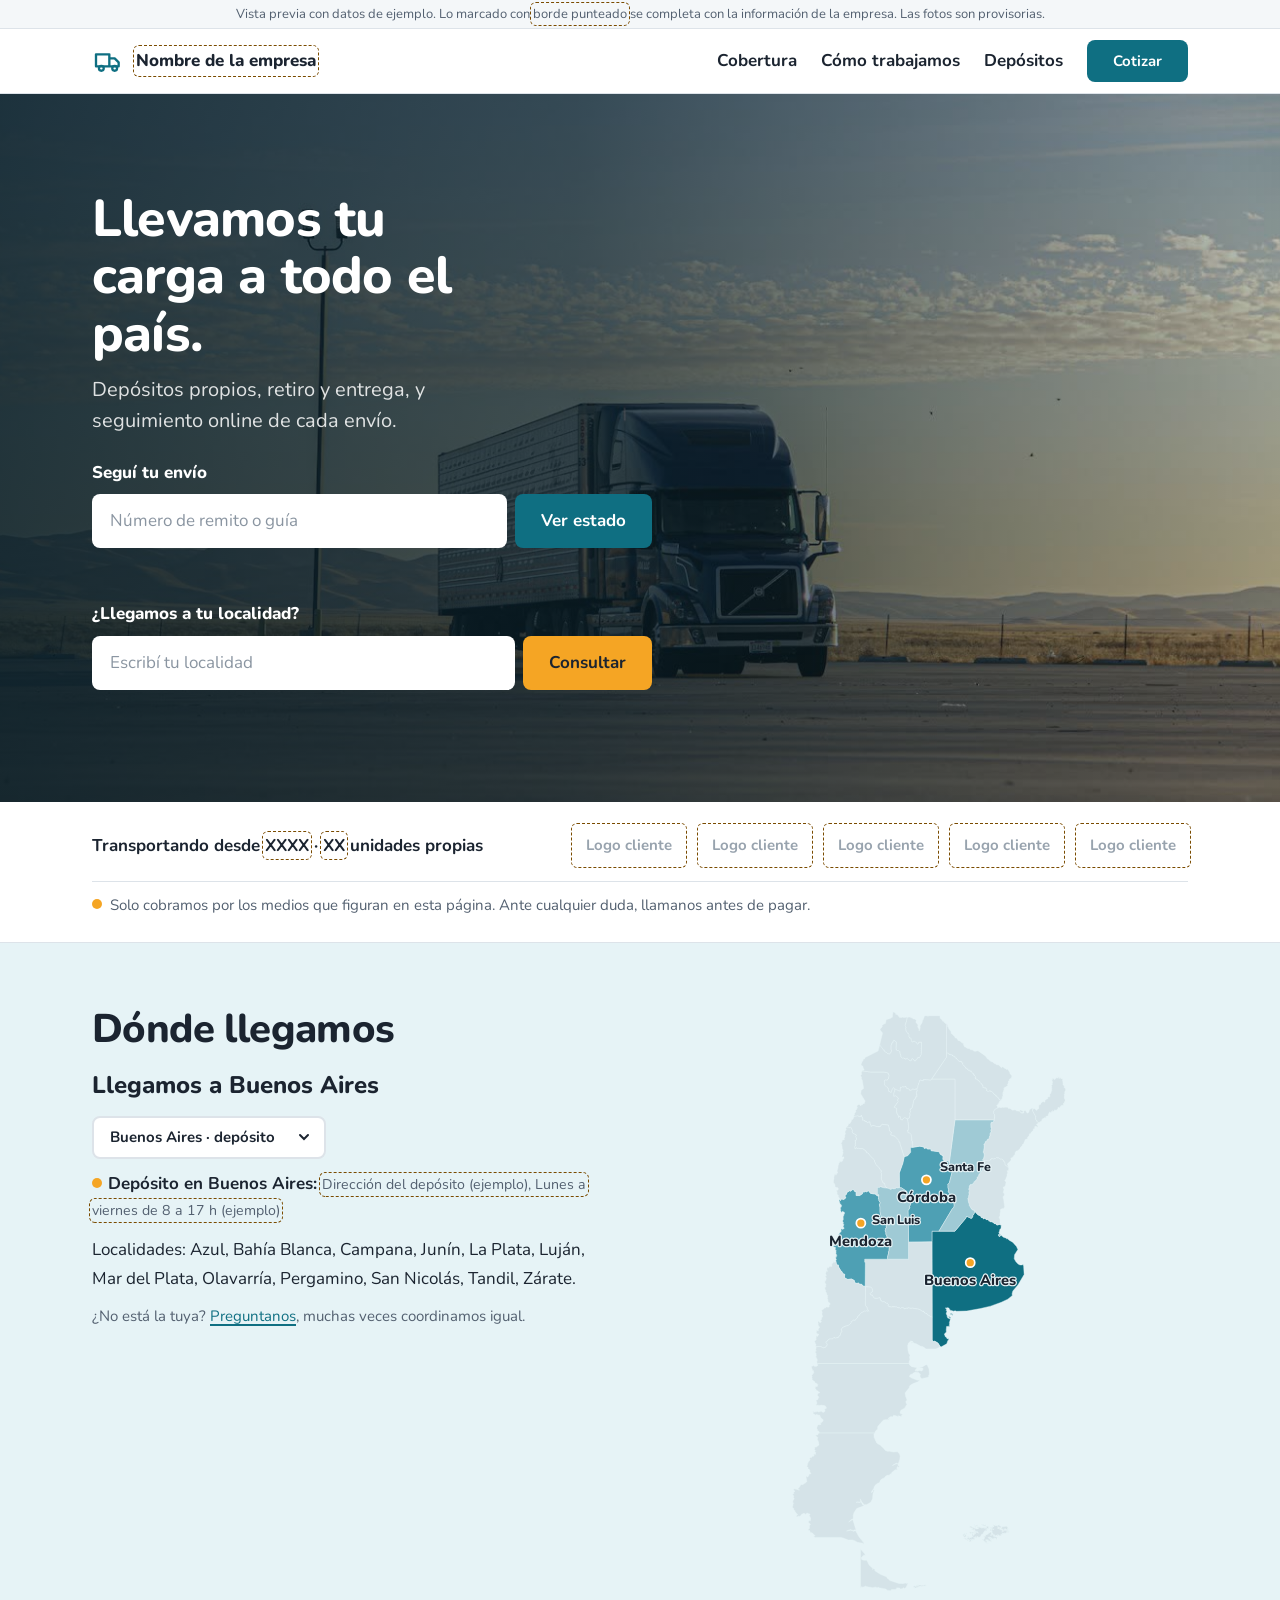
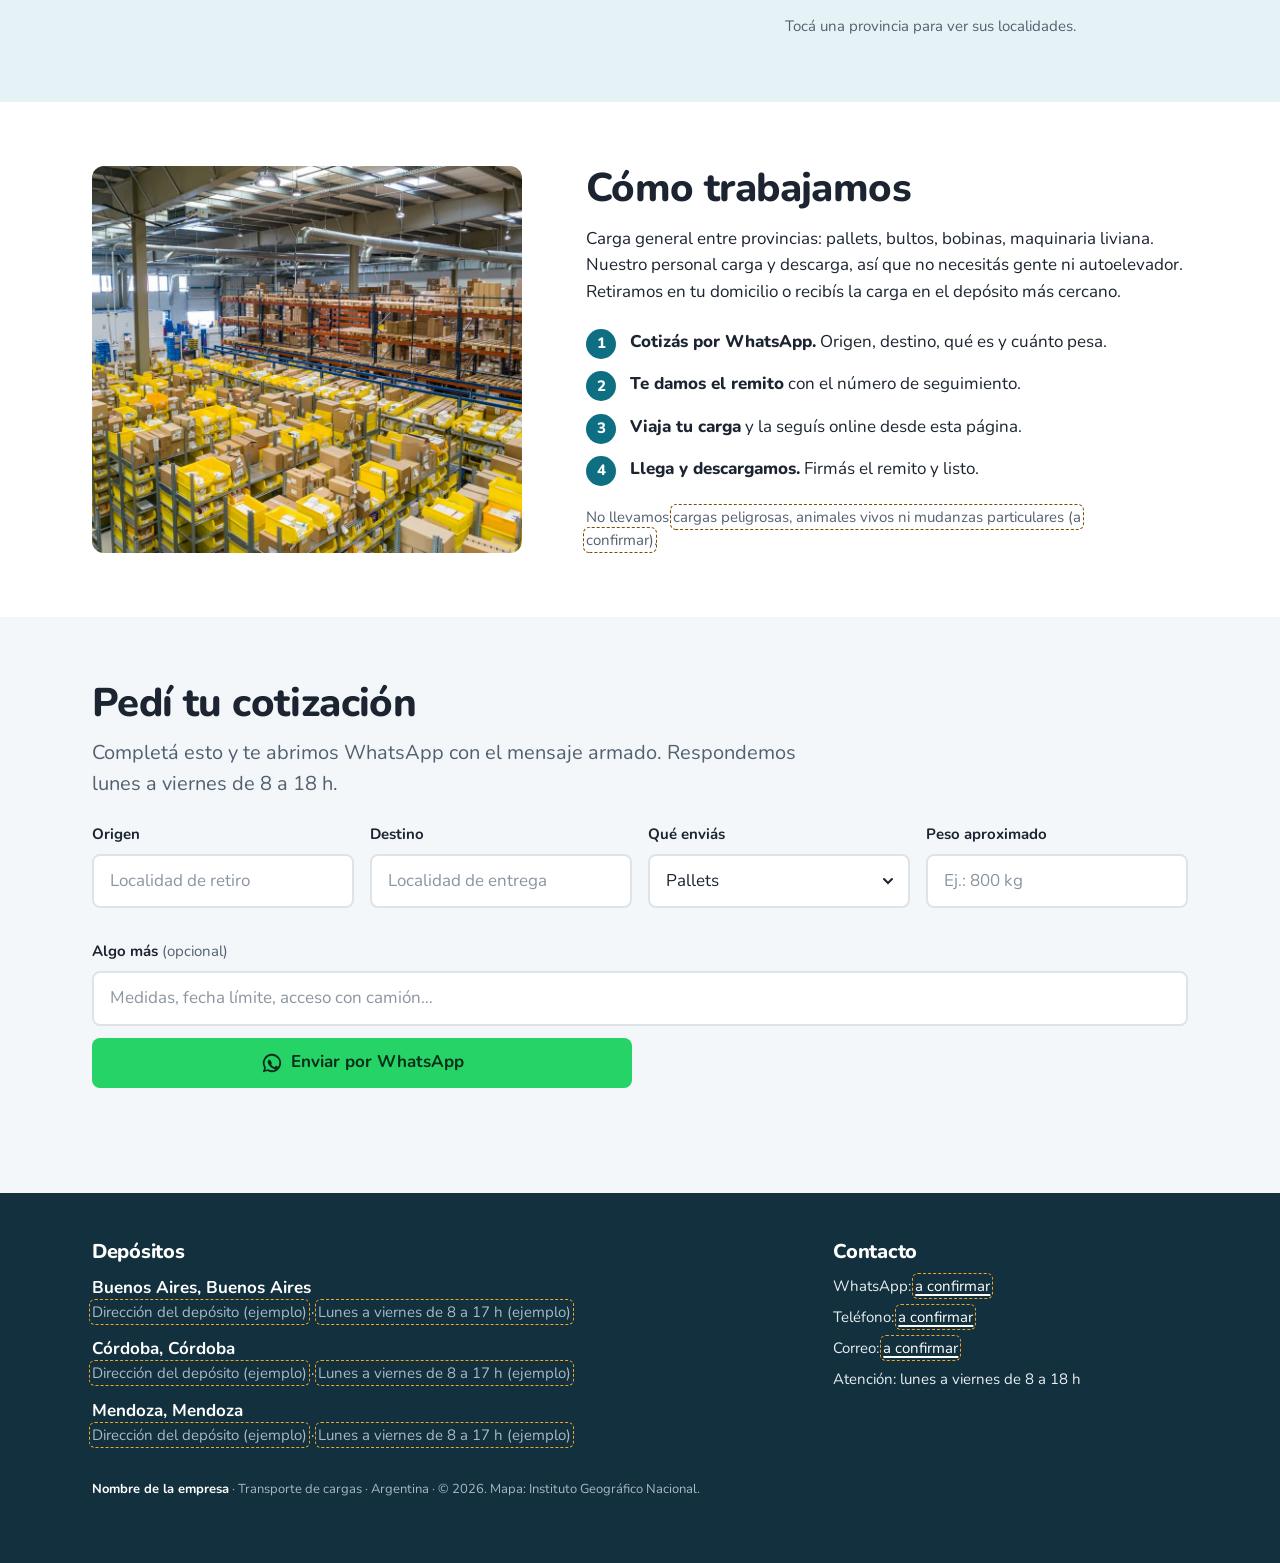
==== commit d77a9725: "Prepare the three options for the client demo Quieter draft notice, cleaner hero photo on option 2, " ====
--- a/web/v2/index.html
+++ b/web/v2/index.html
@@ -53,7 +53,7 @@
 
   <!-- Hero con foto -->
   <section class="foto-hero" id="seguimiento" aria-labelledby="hero-titulo">
-    <img class="foto-hero__img" src="../assets/foto-ruta.jpg" alt="" width="1800" height="1195" fetchpriority="high">
+    <img class="foto-hero__img" src="../assets/foto-camion.jpg" alt="" width="1400" height="727" fetchpriority="high">
     <div class="wrap foto-hero__in">
       <h1 id="hero-titulo">Llevamos tu carga a todo el país.</h1>
       <p class="foto-hero__sub">Depósitos propios, retiro y entrega, y seguimiento online de cada envío.</p>
--- a/web/styles/site.css
+++ b/web/styles/site.css
@@ -25,7 +25,7 @@
 /* Datos pendientes (borrador) */
 .ph { outline: 1.5px dashed var(--accent-ink); outline-offset: 2px; border-radius: 3px; }
 body.final .ph { outline: none; }
-.borrador { background: var(--accent); color: var(--ink); font-size: var(--t-sm); text-align: center; padding: var(--s-2) var(--s-4); font-weight: 600; }
+.borrador { background: var(--canvas); color: var(--ink-2); font-size: var(--t-xs); text-align: center; padding: var(--s-1) var(--s-4); border-bottom: 1px solid var(--line); }
 
 /* Botones y campos */
 .btn { display: inline-flex; align-items: center; justify-content: center; gap: var(--s-2); min-height: var(--control-h); padding: 0 var(--s-5); font: inherit; font-weight: 700; font-size: var(--t-md); border-radius: var(--r-sm); border: 2px solid transparent; cursor: pointer; text-decoration: none; white-space: nowrap; transition: background-color 120ms ease; }
--- a/web/v2/v2.css
+++ b/web/v2/v2.css
@@ -5,7 +5,7 @@
 
 /* Hero con foto */
 .foto-hero { position: relative; color: #fff; background: var(--deep); overflow: hidden; }
-.foto-hero__img { position: absolute; inset: 0; width: 100%; height: 100%; object-fit: cover; object-position: 70% 55%; }
+.foto-hero__img { position: absolute; inset: 0; width: 100%; height: 100%; object-fit: cover; object-position: 72% 60%; }
 .foto-hero::after { content: ""; position: absolute; inset: 0; background: linear-gradient(90deg, rgba(10, 32, 42, .86) 0%, rgba(10, 32, 42, .7) 45%, rgba(10, 32, 42, .25) 100%); }
 .foto-hero__in { position: relative; z-index: 1; padding-block: var(--s-7) var(--s-8); }
 .foto-hero h1 { max-width: 14ch; color: #fff; }
